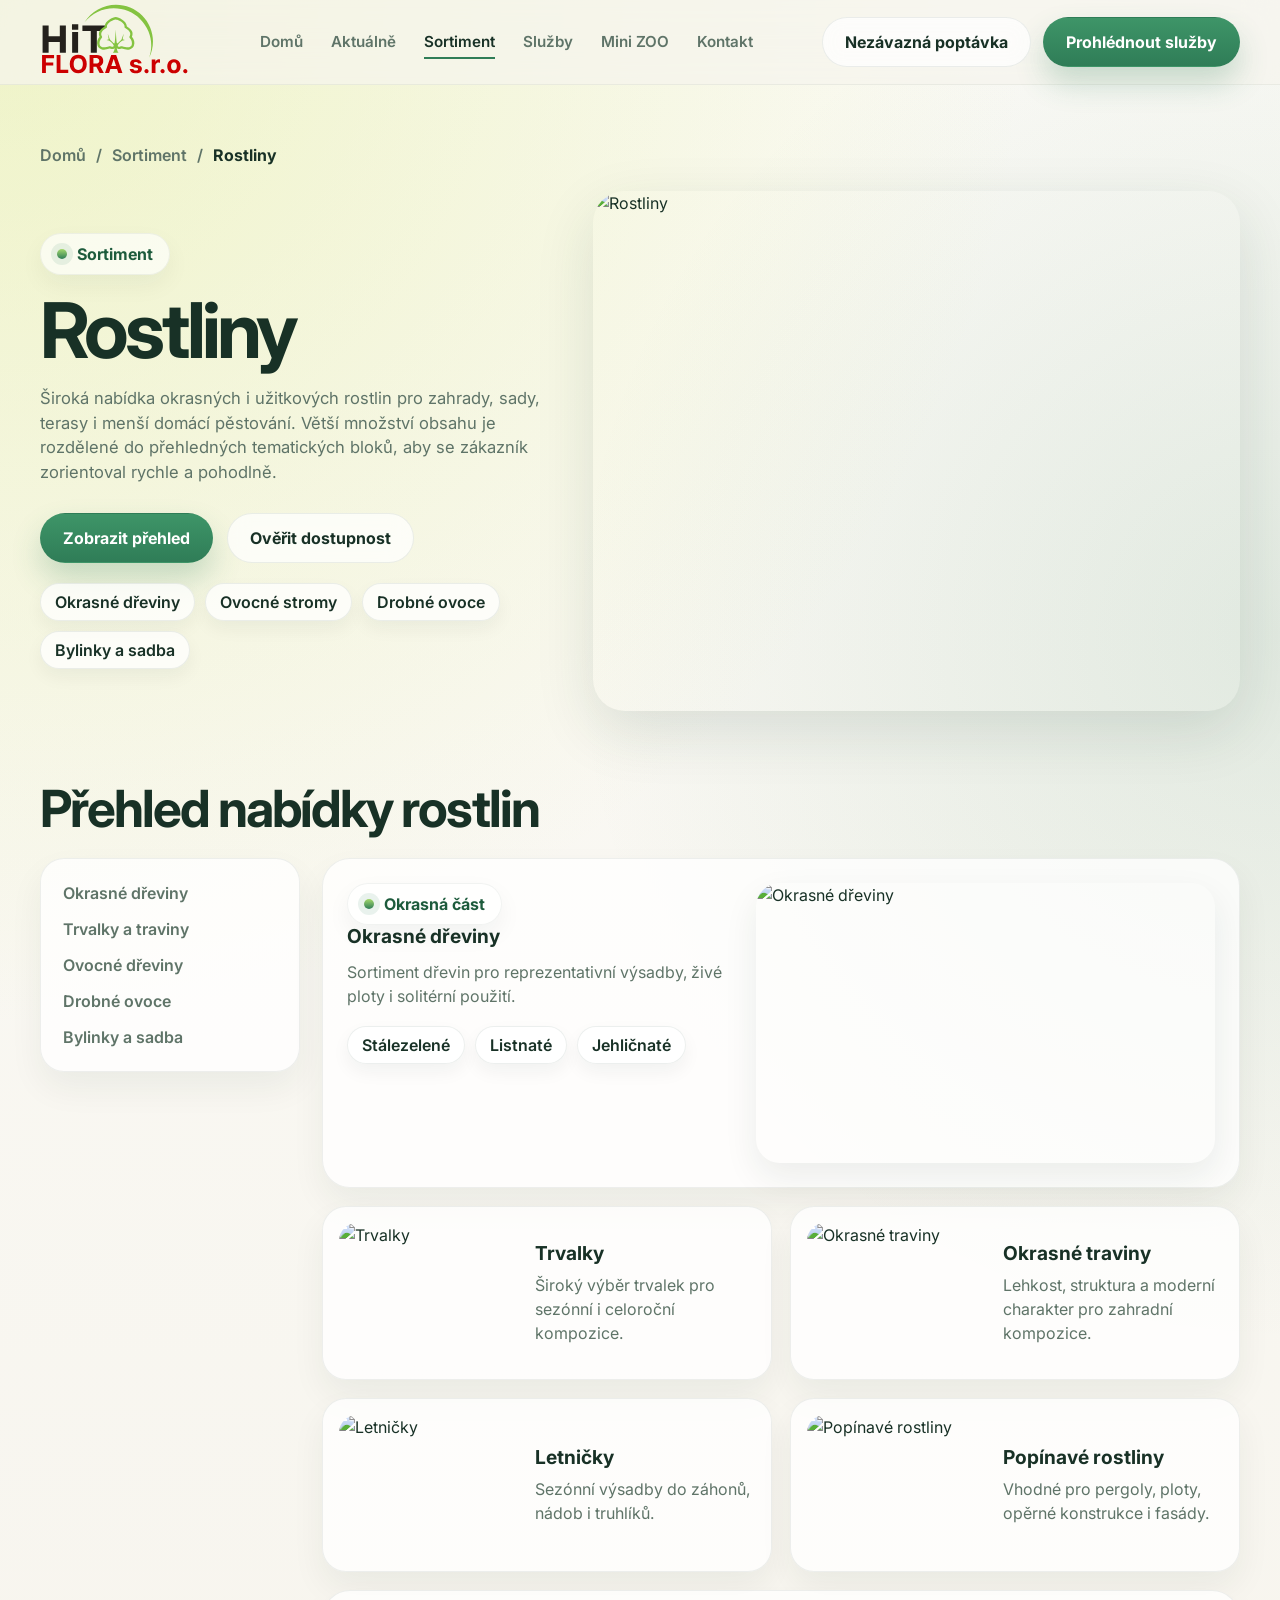
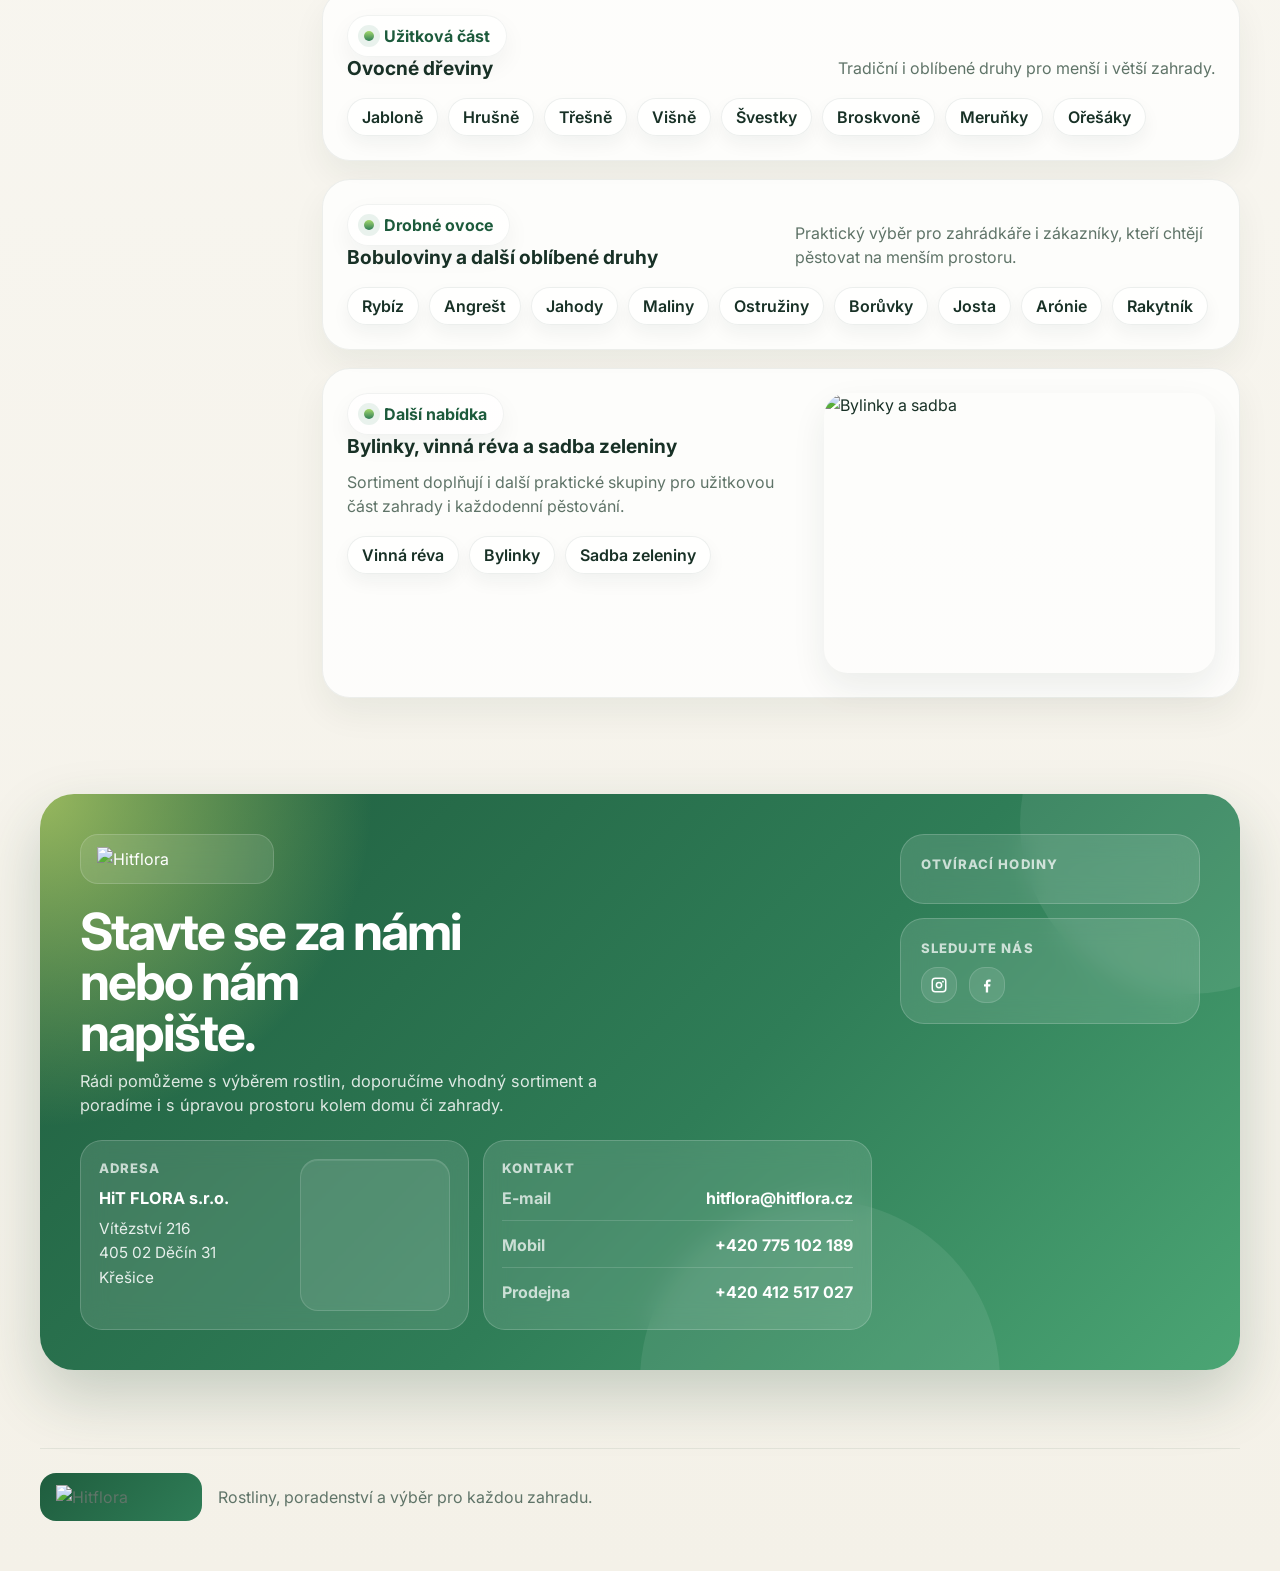
==== rostliny.html @ be878074 "Initial commit" ====
<!DOCTYPE html>
<html lang="cs">

<head>
    <meta charset="UTF-8" />
    <meta name="viewport" content="width=device-width, initial-scale=1.0" />
    <title>Rostliny | Hitflora</title>
    <link rel="preconnect" href="https://fonts.googleapis.com" />
    <link rel="preconnect" href="https://fonts.gstatic.com" crossorigin />
    <link href="https://fonts.googleapis.com/css2?family=Inter:wght@400;500;600;700;800&display=swap"
        rel="stylesheet" />
    <link rel="stylesheet" href="sortiment.css" />
    <link rel="stylesheet" href="navbar.css" />
    <link rel="stylesheet" href="style.css" />

</head>

<body>
    <div id="navbar-placeholder"></div>

    <main>
        <section class="page-hero page-hero--detail reveal">
            <div class="container">
                <div class="breadcrumb reveal">
                    <a href="index.html">Domů</a>
                    <span>/</span>
                    <a href="sortiment.html">Sortiment</a>
                    <span>/</span>
                    <strong>Rostliny</strong>
                </div>

                <div class="plant-hero">
                    <div class="plant-hero-copy reveal">
                        <div class="eyebrow eyebrow--soft">Sortiment</div>
                        <h1>Rostliny</h1>
                        <p>
                            Široká nabídka okrasných i užitkových rostlin pro zahrady, sady, terasy i menší domácí
                            pěstování. Větší množství obsahu je rozdělené do přehledných tematických bloků, aby se
                            zákazník zorientoval rychle a pohodlně.
                        </p>

                        <div class="hero-actions">
                            <a href="#prehled" class="btn btn-primary">Zobrazit přehled</a>
                            <a href="#kontakt" class="btn btn-secondary">Ověřit dostupnost</a>
                        </div>

                        <div class="hero-pills">
                            <span class="hero-pill">Okrasné dřeviny</span>
                            <span class="hero-pill">Ovocné stromy</span>
                            <span class="hero-pill">Drobné ovoce</span>
                            <span class="hero-pill">Bylinky a sadba</span>
                        </div>
                    </div>

                    <div class="plant-hero-media reveal">
                        <img src="https://images.unsplash.com/photo-1466692476868-aef1dfb1e735?auto=format&fit=crop&w=1400&q=80"
                            alt="Rostliny" />
                    </div>
                </div>
            </div>
        </section>

        <section class="section reveal" id="prehled">
            <div class="container">
                <div class="section-head">
                    <div>
                        <h2>Přehled nabídky rostlin</h2>
                    </div>

                </div>

                <div class="plant-page-layout">
                    <aside class="plant-sidebar reveal">
                        <div class="sidebar-card">
                            <a href="#okrasne">Okrasné dřeviny</a>
                            <a href="#trvalky">Trvalky a traviny</a>
                            <a href="#ovocne">Ovocné dřeviny</a>
                            <a href="#drobne">Drobné ovoce</a>
                            <a href="#ostatni">Bylinky a sadba</a>
                        </div>
                    </aside>

                    <div class="plant-content">
                        <section class="plant-section-card reveal" id="okrasne">
                            <div class="plant-section-grid">
                                <div class="plant-section-copy">
                                    <div class="eyebrow eyebrow--soft">Okrasná část</div>
                                    <h3>Okrasné dřeviny</h3>
                                    <p>
                                        Sortiment dřevin pro reprezentativní výsadby, živé ploty i solitérní použití.
                                    </p>
                                    <div class="tag-list">
                                        <span>Stálezelené</span>
                                        <span>Listnaté</span>
                                        <span>Jehličnaté</span>
                                    </div>
                                </div>
                                <div class="plant-section-media">
                                    <img src="https://images.unsplash.com/photo-1490750967868-88aa4486c946?auto=format&fit=crop&w=1200&q=80"
                                        alt="Okrasné dřeviny" />
                                </div>
                            </div>
                        </section>

                        <section class="plant-duo-grid">
                            <article class="mini-plant-card reveal" id="trvalky">
                                <img src="https://images.unsplash.com/photo-1465146344425-f00d5f5c8f07?auto=format&fit=crop&w=900&q=80"
                                    alt="Trvalky" />
                                <div class="mini-plant-copy">
                                    <h3>Trvalky</h3>
                                    <p>Široký výběr trvalek pro sezónní i celoroční kompozice.</p>
                                </div>
                            </article>

                            <article class="mini-plant-card reveal">
                                <img src="https://images.unsplash.com/photo-1468327768560-75b778cbb551?auto=format&fit=crop&w=900&q=80"
                                    alt="Okrasné traviny" />
                                <div class="mini-plant-copy">
                                    <h3>Okrasné traviny</h3>
                                    <p>Lehkost, struktura a moderní charakter pro zahradní kompozice.</p>
                                </div>
                            </article>

                            <article class="mini-plant-card reveal">
                                <img src="https://images.unsplash.com/photo-1516253593875-bd7ba052fbc5?auto=format&fit=crop&w=900&q=80"
                                    alt="Letničky" />
                                <div class="mini-plant-copy">
                                    <h3>Letničky</h3>
                                    <p>Sezónní výsadby do záhonů, nádob i truhlíků.</p>
                                </div>
                            </article>

                            <article class="mini-plant-card reveal">
                                <img src="https://images.unsplash.com/photo-1523348837708-15d4a09cfac2?auto=format&fit=crop&w=900&q=80"
                                    alt="Popínavé rostliny" />
                                <div class="mini-plant-copy">
                                    <h3>Popínavé rostliny</h3>
                                    <p>Vhodné pro pergoly, ploty, opěrné konstrukce i fasády.</p>
                                </div>
                            </article>
                        </section>

                        <section class="plant-list-block reveal" id="ovocne">
                            <div class="plant-list-header">
                                <div>
                                    <div class="eyebrow eyebrow--soft">Užitková část</div>
                                    <h3>Ovocné dřeviny</h3>
                                </div>
                                <p>
                                    Tradiční i oblíbené druhy pro menší i větší zahrady.
                                </p>
                            </div>

                            <div class="list-chip-grid">
                                <span>Jabloně</span>
                                <span>Hrušně</span>
                                <span>Třešně</span>
                                <span>Višně</span>
                                <span>Švestky</span>
                                <span>Broskvoně</span>
                                <span>Meruňky</span>
                                <span>Ořešáky</span>
                            </div>
                        </section>

                        <section class="plant-list-block reveal" id="drobne">
                            <div class="plant-list-header">
                                <div>
                                    <div class="eyebrow eyebrow--soft">Drobné ovoce</div>
                                    <h3>Bobuloviny a další oblíbené druhy</h3>
                                </div>
                                <p>
                                    Praktický výběr pro zahrádkáře i zákazníky, kteří chtějí pěstovat na menším
                                    prostoru.
                                </p>
                            </div>

                            <div class="list-chip-grid">
                                <span>Rybíz</span>
                                <span>Angrešt</span>
                                <span>Jahody</span>
                                <span>Maliny</span>
                                <span>Ostružiny</span>
                                <span>Borůvky</span>
                                <span>Josta</span>
                                <span>Arónie</span>
                                <span>Rakytník</span>
                            </div>
                        </section>

                        <section class="plant-section-card reveal" id="ostatni">
                            <div class="plant-section-grid plant-section-grid--reverse">
                                <div class="plant-section-copy">
                                    <div class="eyebrow eyebrow--soft">Další nabídka</div>
                                    <h3>Bylinky, vinná réva a sadba zeleniny</h3>
                                    <p>
                                        Sortiment doplňují i další praktické skupiny pro užitkovou část zahrady i
                                        každodenní pěstování.
                                    </p>
                                    <div class="tag-list">
                                        <span>Vinná réva</span>
                                        <span>Bylinky</span>
                                        <span>Sadba zeleniny</span>
                                    </div>
                                </div>
                                <div class="plant-section-media">
                                    <img src="https://images.unsplash.com/photo-1461354464878-ad92f492a5a0?auto=format&fit=crop&w=1200&q=80"
                                        alt="Bylinky a sadba" />
                                </div>
                            </div>
                        </section>
                    </div>
                </div>
            </div>
        </section>




        <div id="contact-banner-placeholder"></div>

    </main>

    <footer class="footer reveal">
        <div class="container footer-inner">
            <div class="footer-left">
                <div class="footer-logo-shell">
                    <img src="https://hitflora.cz/assets/svg/logo-white.svg" alt="Hitflora" class="footer-logo" />
                </div>
                <span>Rostliny, poradenství a výběr pro každou zahradu.</span>
            </div>


        </div>
    </footer>
    <script src="navbar.js"></script>
    <script>
        loadNavbar("sortiment");
    </script>

    <script src="contact-banner.js"></script>
    <script src="script.js"></script>

    <script>
        loadContactBanner();
    </script>
    <script src="sortiment.js"></script>

</body>

</html>
---- sortiment.css ----
:root {
    --bg: #f6f4ee;
    --surface: rgba(255, 255, 255, 0.78);
    --surface-strong: #ffffff;
    --text: #183126;
    --muted: #5f7468;
    --line: rgba(24, 49, 38, 0.09);
    --primary: #2f7d57;
    --primary-dark: #1d5b3c;
    --accent: #d8e86f;
    --accent-soft: #edf5b7;
    --shadow: 0 20px 60px rgba(28, 57, 42, 0.12);
    --shadow-soft: 0 14px 34px rgba(28, 57, 42, 0.08);
    --radius-xl: 32px;
    --radius-lg: 22px;
    --radius-md: 16px;
    --container: 1240px;
}

* {
    box-sizing: border-box;
}

html {
    scroll-behavior: smooth;
}

body {
    margin: 0;
    font-family: "Inter", ui-sans-serif, system-ui, -apple-system, BlinkMacSystemFont, "Segoe UI", sans-serif;
    color: var(--text);
    background:
        radial-gradient(circle at top left, rgba(216, 232, 111, 0.26), transparent 28%),
        radial-gradient(circle at right 20%, rgba(47, 125, 87, 0.10), transparent 24%),
        linear-gradient(180deg, #fcfbf7 0%, #f3efe4 100%);
    line-height: 1.5;
    overflow-x: hidden;
}

img {
    max-width: 100%;
    display: block;
}

a {
    color: inherit;
    text-decoration: none;
}

.container {
    width: min(calc(100% - 32px), var(--container));
    margin: 0 auto;
}

/* HEADER */
.site-header {
    position: sticky;
    top: 0;
    z-index: 50;
    backdrop-filter: blur(16px);
    background: rgba(246, 244, 238, 0.78);
    border-bottom: 1px solid rgba(24, 49, 38, 0.06);
    transition:
        background 250ms ease,
        box-shadow 250ms ease,
        border-color 250ms ease;
}

.site-header.is-scrolled {
    background: rgba(255, 255, 255, 0.88);
    box-shadow: 0 14px 34px rgba(24, 49, 38, 0.08);
    border-bottom-color: rgba(24, 49, 38, 0.08);
}

.header-inner {
    min-height: 84px;
    display: flex;
    align-items: center;
    justify-content: space-between;
    gap: 24px;
}

.brand {
    display: inline-flex;
    align-items: center;
}

.brand-logo-shell {
    background: linear-gradient(135deg, #1f5d3e 0%, #2f7d57 100%);
    border-radius: 18px;
    padding: 14px 18px;
    box-shadow:
        0 14px 28px rgba(47, 125, 87, 0.22),
        inset 0 1px 0 rgba(255, 255, 255, 0.14);
}

.brand-logo {
    width: 150px;
    height: auto;
    display: block;
}

.nav {
    display: flex;
    align-items: center;
    gap: 28px;
    color: var(--muted);
    font-weight: 600;
    font-size: 0.95rem;
}

.nav a {
    position: relative;
}

.nav a::after {
    content: "";
    position: absolute;
    left: 0;
    bottom: -7px;
    width: 100%;
    height: 2px;
    background: var(--primary);
    transform: scaleX(0);
    transform-origin: left;
    transition: transform 220ms ease;
}

.nav a:hover,
.nav a.is-active {
    color: var(--text);
}

.nav a:hover::after,
.nav a.is-active::after {
    transform: scaleX(1);
}

.header-contact {
    display: flex;
    align-items: center;
    gap: 10px;
    color: var(--primary-dark);
    font-weight: 700;
    white-space: nowrap;
}

.contact-icon {
    font-size: 1rem;
}

/* BUTTONS */
.btn {
    display: inline-flex;
    align-items: center;
    justify-content: center;
    min-height: 50px;
    padding: 0 22px;
    border-radius: 999px;
    border: 1px solid transparent;
    font-weight: 700;
    transition:
        transform 250ms ease,
        box-shadow 250ms ease,
        background 250ms ease,
        border-color 250ms ease;
    white-space: nowrap;
}

.btn:hover {
    transform: translateY(-2px);
}

.btn-primary {
    background: linear-gradient(180deg, #3e9568 0%, #2f7d57 100%);
    color: #fff;
    box-shadow: 0 16px 30px rgba(47, 125, 87, 0.24);
}

.btn-primary:hover {
    box-shadow: 0 20px 34px rgba(47, 125, 87, 0.30);
}

.btn-secondary {
    background: rgba(255, 255, 255, 0.76);
    border-color: rgba(24, 49, 38, 0.08);
    color: var(--text);
    backdrop-filter: blur(10px);
}

.btn-secondary:hover {
    background: #fff;
}

/* TYPOGRAPHY */
h1 {
    margin: 20px 0 18px;
    font-size: clamp(2.8rem, 6vw, 5.1rem);
    line-height: 0.95;
    letter-spacing: -0.05em;
}

h2 {
    margin: 0;
    font-size: clamp(2rem, 4vw, 3rem);
    line-height: 1.02;
    letter-spacing: -0.04em;
}

h3 {
    margin: 0;
    font-size: 1.2rem;
    line-height: 1.2;
}

p {
    margin: 0;
}

.section {
    padding: 52px 0;
}

.section-head {
    display: flex;
    justify-content: space-between;
    align-items: end;
    gap: 20px;
    margin-bottom: 24px;
}

.section-head p {
    max-width: 560px;
    color: var(--muted);
}

.eyebrow {
    display: inline-flex;
    align-items: center;
    gap: 10px;
    min-height: 42px;
    padding: 0 16px;
    border-radius: 999px;
    background: rgba(255, 255, 255, 0.66);
    border: 1px solid rgba(24, 49, 38, 0.06);
    color: var(--primary-dark);
    font-weight: 700;
    box-shadow: 0 10px 24px rgba(24, 49, 38, 0.05);
}

.eyebrow--soft {
    background: rgba(216, 232, 111, 0.16);
}

.eyebrow::before {
    content: "";
    width: 10px;
    height: 10px;
    border-radius: 50%;
    background: linear-gradient(180deg, #a3d86d, #2f7d57);
    box-shadow: 0 0 0 6px rgba(47, 125, 87, 0.1);
}

.hero-actions,
.contact-actions {
    display: flex;
    flex-wrap: wrap;
    gap: 14px;
    margin-top: 28px;
}

.hero-pills {
    display: flex;
    gap: 10px;
    flex-wrap: wrap;
    margin-top: 20px;
}

.hero-pill,
.tag-list span,
.list-chip-grid span {
    display: inline-flex;
    align-items: center;
    min-height: 38px;
    padding: 0 14px;
    border-radius: 999px;
    background: rgba(255, 255, 255, 0.74);
    border: 1px solid rgba(24, 49, 38, 0.08);
    color: var(--text);
    font-weight: 600;
    box-shadow: 0 8px 18px rgba(24, 49, 38, 0.05);
}

/* HERO */
.page-hero {
    padding: 58px 0 24px;
}

.editorial-hero {
    display: grid;
    grid-template-columns: 0.88fr 1.12fr;
    gap: 28px;
    align-items: stretch;
}

.editorial-copy {
    padding: 30px 10px 30px 0;
}

.editorial-copy p,
.plant-hero-copy p,
.contact-inner p,
.split-highlight-copy p,
.sidebar-card,
.mini-plant-copy p,
.section-head p {
    color: var(--muted);
}

.editorial-visual {
    display: grid;
    grid-template-columns: 1.15fr 0.85fr;
    gap: 18px;
    min-height: 560px;
}

.editorial-main-card,
.editorial-side-card,
.photo-ribbon-card,
.split-highlight-media,
.plant-hero-media,
.plant-section-media,
.mini-plant-card,
.catalog-editorial,
.quick-link-card,
.plant-section-card,
.plant-list-block,
.sidebar-card,
.sidebar-card a {
    transition: transform 280ms ease, box-shadow 280ms ease;
}

.editorial-main-card,
.editorial-side-card {
    position: relative;
    border-radius: 30px;
    overflow: hidden;
    box-shadow: var(--shadow);
}

.editorial-main-card img,
.editorial-side-card img {
    width: 100%;
    height: 100%;
    object-fit: cover;
}

.editorial-side-stack {
    display: grid;
    gap: 18px;
}

.editorial-overlay {
    position: absolute;
    inset: auto 0 0 0;
    padding: 24px;
    background: linear-gradient(180deg, transparent, rgba(11, 20, 15, 0.76));
    color: #fff;
}

.editorial-overlay strong {
    display: block;
    font-size: 1.35rem;
    margin-bottom: 8px;
}

.editorial-overlay span {
    color: rgba(255, 255, 255, 0.86);
}

/* CATALOG */
.catalog-editorial-grid {
    display: grid;
    grid-template-columns: repeat(3, minmax(0, 1fr));
    grid-auto-rows: 290px;
    gap: 18px;
}

.catalog-editorial {
    position: relative;
    border-radius: 28px;
    overflow: hidden;
    box-shadow: var(--shadow);
}

.catalog-editorial:hover {
    transform: translateY(-8px);
    box-shadow: 0 26px 56px rgba(28, 57, 42, 0.16);
}

.catalog-editorial--large {
    grid-column: span 2;
    grid-row: span 2;
}

.catalog-editorial img {
    width: 100%;
    height: 100%;
    object-fit: cover;
}

.catalog-editorial-overlay {
    position: absolute;
    inset: auto 0 0 0;
    padding: 22px;
    background: linear-gradient(180deg, transparent, rgba(10, 19, 14, 0.8));
    color: #fff;
}

.catalog-kicker {
    display: inline-block;
    margin-bottom: 8px;
    font-size: 0.82rem;
    text-transform: uppercase;
    letter-spacing: 0.04em;
    color: rgba(255, 255, 255, 0.82);
    font-weight: 700;
}

.catalog-editorial-overlay strong {
    display: block;
    font-size: 1.4rem;
    margin-bottom: 8px;
}

.catalog-editorial-overlay small {
    color: rgba(255, 255, 255, 0.86);
    font-size: 0.94rem;
    line-height: 1.45;
}

/* QUICK LINKS */
.quick-links-panel {
    display: grid;
    grid-template-columns: 0.9fr 1.1fr;
    gap: 22px;
    align-items: start;
}

.quick-links-copy {
    padding: 34px;
    border-radius: 30px;
    background: rgba(255, 255, 255, 0.74);
    border: 1px solid rgba(24, 49, 38, 0.07);
    box-shadow: 0 18px 44px rgba(24, 49, 38, 0.07);
}

.quick-links-copy h2 {
    margin: 18px 0 12px;
}

.quick-links-grid {
    display: grid;
    grid-template-columns: repeat(2, minmax(0, 1fr));
    gap: 16px;
}

.quick-link-card {
    padding: 22px;
    border-radius: 24px;
    background: rgba(255, 255, 255, 0.76);
    border: 1px solid rgba(24, 49, 38, 0.07);
    box-shadow: 0 16px 34px rgba(24, 49, 38, 0.06);
}

.quick-link-card:hover {
    transform: translateY(-6px);
    box-shadow: 0 22px 40px rgba(24, 49, 38, 0.10);
}

.quick-link-card strong {
    display: block;
    margin-bottom: 8px;
    font-size: 1.05rem;
}

.quick-link-card span {
    color: var(--muted);
    font-size: 0.95rem;
}

/* PHOTO RIBBON */
.photo-ribbon {
    display: grid;
    grid-template-columns: 1.2fr 0.8fr 0.8fr;
    gap: 18px;
}

.photo-ribbon-card {
    min-height: 300px;
    border-radius: 28px;
    overflow: hidden;
    box-shadow: var(--shadow);
}

.photo-ribbon-card:hover {
    transform: translateY(-4px);
}

.photo-ribbon-card--wide {
    min-height: 340px;
}

.photo-ribbon-card img {
    width: 100%;
    height: 100%;
    object-fit: cover;
}

/* SPLIT HIGHLIGHT */
.split-highlight {
    display: grid;
    grid-template-columns: 1.02fr 0.98fr;
    gap: 22px;
    align-items: stretch;
}

.split-highlight--alt {
    grid-template-columns: 0.98fr 1.02fr;
}

.split-highlight-copy {
    padding: 34px;
    border-radius: 30px;
    background: rgba(255, 255, 255, 0.74);
    border: 1px solid rgba(24, 49, 38, 0.07);
    box-shadow: 0 18px 44px rgba(24, 49, 38, 0.07);
}

.split-highlight-copy h2 {
    margin: 18px 0 12px;
}

.split-highlight-media {
    min-height: 440px;
    border-radius: 30px;
    overflow: hidden;
    box-shadow: var(--shadow);
}

.split-highlight-media img {
    width: 100%;
    height: 100%;
    object-fit: cover;
}

.feature-list {
    display: grid;
    gap: 12px;
    margin-top: 22px;
}

.feature-list div {
    display: flex;
    align-items: center;
    gap: 12px;
    color: var(--text);
    font-weight: 600;
}

.feature-list div::before {
    content: "✓";
    width: 28px;
    height: 28px;
    display: grid;
    place-items: center;
    border-radius: 50%;
    background: rgba(47, 125, 87, 0.11);
    color: var(--primary-dark);
    font-size: 0.9rem;
    flex-shrink: 0;
}

/* CONTACT BANNER */
.contact-banner {
    position: relative;
    overflow: hidden;
    border-radius: 34px;
    padding: 40px;
    background:
        radial-gradient(circle at left top, rgba(216, 232, 111, 0.65), transparent 25%),
        linear-gradient(135deg, #1f5d3e 0%, #2f7d57 55%, #4ba574 100%);
    color: #fff;
    box-shadow: 0 26px 60px rgba(30, 72, 49, 0.22);
}

.contact-banner::after {
    content: "";
    position: absolute;
    width: 340px;
    height: 340px;
    border-radius: 50%;
    right: -120px;
    top: -140px;
    background: rgba(255, 255, 255, 0.08);
}

.contact-inner {
    position: relative;
    z-index: 1;
    display: flex;
    align-items: center;
    justify-content: space-between;
    gap: 24px;
}

.contact-inner h2 {
    margin: 0 0 12px;
    font-size: clamp(2rem, 4vw, 3.2rem);
    line-height: 0.98;
    letter-spacing: -0.04em;
    max-width: 12ch;
}

.contact-meta {
    display: flex;
    flex-wrap: wrap;
    gap: 12px;
    margin-top: 10px;
}

.contact-pill {
    display: inline-flex;
    align-items: center;
    min-height: 40px;
    padding: 0 14px;
    border-radius: 999px;
    background: rgba(255, 255, 255, 0.14);
    border: 1px solid rgba(255, 255, 255, 0.18);
    color: #fff;
    font-weight: 600;
    backdrop-filter: blur(10px);
}

.contact-side {
    min-width: 290px;
    display: grid;
    gap: 14px;
}

.contact-hours {
    padding: 20px;
    border-radius: 24px;
    background: rgba(255, 255, 255, 0.12);
    border: 1px solid rgba(255, 255, 255, 0.18);
    backdrop-filter: blur(12px);
}

.contact-hours strong {
    display: block;
    margin-bottom: 12px;
    font-size: 1.05rem;
}

.hours-list {
    display: grid;
    gap: 10px;
}

.hours-row {
    display: flex;
    align-items: center;
    justify-content: space-between;
    gap: 12px;
    padding-bottom: 8px;
    border-bottom: 1px solid rgba(255, 255, 255, 0.14);
    font-size: 0.95rem;
}

.hours-row:last-child {
    border-bottom: none;
    padding-bottom: 0;
}

.hours-row span:first-child {
    color: rgba(255, 255, 255, 0.8);
    font-weight: 600;
}

.hours-row span:last-child {
    color: #fff;
    font-weight: 700;
}

/* FOOTER */
.footer {
    padding: 30px 0 50px;
    color: var(--muted);
}

.footer-inner {
    display: flex;
    align-items: center;
    justify-content: space-between;
    gap: 20px;
    border-top: 1px solid rgba(24, 49, 38, 0.08);
    padding-top: 24px;
}

.footer-left {
    display: flex;
    align-items: center;
    gap: 16px;
    flex-wrap: wrap;
}

.footer-logo-shell {
    display: inline-flex;
    padding: 12px 16px;
    border-radius: 16px;
    background: linear-gradient(135deg, #1f5d3e 0%, #2f7d57 100%);
}

.footer-logo {
    width: 130px;
    height: auto;
}

/* BREADCRUMB */
.breadcrumb {
    display: flex;
    gap: 10px;
    flex-wrap: wrap;
    color: var(--muted);
    margin-bottom: 24px;
    font-weight: 600;
}

.breadcrumb strong {
    color: var(--text);
}

/* PLANT HERO */
.plant-hero {
    display: grid;
    grid-template-columns: 0.9fr 1.1fr;
    gap: 24px;
    align-items: center;
}

.plant-hero-copy p {
    max-width: 640px;
    font-size: 1.04rem;
}

.plant-hero-media {
    min-height: 520px;
    border-radius: 32px;
    overflow: hidden;
    box-shadow: var(--shadow);
}

.plant-hero-media img {
    width: 100%;
    height: 100%;
    object-fit: cover;
}

/* PLANT PAGE */
.plant-page-layout {
    display: grid;
    grid-template-columns: 260px 1fr;
    gap: 22px;
    align-items: start;
}

.plant-sidebar {
    position: sticky;
    top: 110px;
}

.sidebar-card {
    display: grid;
    gap: 12px;
    padding: 22px;
    border-radius: 24px;
    background: rgba(255, 255, 255, 0.76);
    border: 1px solid rgba(24, 49, 38, 0.07);
    box-shadow: 0 16px 34px rgba(24, 49, 38, 0.06);
}

.sidebar-card strong {
    color: var(--text);
}

.sidebar-card a {
    color: var(--muted);
    font-weight: 600;
}

.sidebar-card a:hover {
    color: var(--text);
    transform: translateX(4px);
}

.plant-content {
    display: grid;
    gap: 18px;
}

.plant-section-card,
.plant-list-block {
    padding: 24px;
    border-radius: 28px;
    background: rgba(255, 255, 255, 0.76);
    border: 1px solid rgba(24, 49, 38, 0.07);
    box-shadow: 0 16px 34px rgba(24, 49, 38, 0.06);
}

.plant-section-grid {
    display: grid;
    grid-template-columns: 0.92fr 1.08fr;
    gap: 18px;
    align-items: stretch;
}

.plant-section-grid--reverse {
    grid-template-columns: 1.08fr 0.92fr;
}

.plant-section-copy p {
    margin-top: 12px;
    color: var(--muted);
}

.plant-section-copy .tag-list {
    display: flex;
    gap: 10px;
    flex-wrap: wrap;
    margin-top: 18px;
}

.plant-section-media {
    min-height: 280px;
    border-radius: 24px;
    overflow: hidden;
    box-shadow: var(--shadow-soft);
}

.plant-section-media img {
    width: 100%;
    height: 100%;
    object-fit: cover;
}

.plant-duo-grid {
    display: grid;
    grid-template-columns: repeat(2, minmax(0, 1fr));
    gap: 18px;
}

.mini-plant-card {
    display: grid;
    grid-template-columns: 180px 1fr;
    gap: 16px;
    padding: 16px;
    border-radius: 24px;
    background: rgba(255, 255, 255, 0.76);
    border: 1px solid rgba(24, 49, 38, 0.07);
    box-shadow: 0 16px 34px rgba(24, 49, 38, 0.06);
}

.mini-plant-card:hover,
.plant-section-card:hover,
.plant-list-block:hover {
    transform: translateY(-4px);
    box-shadow: 0 22px 40px rgba(24, 49, 38, 0.10);
}

.mini-plant-card img {
    width: 100%;
    height: 140px;
    border-radius: 18px;
    object-fit: cover;
}

.mini-plant-copy {
    display: flex;
    flex-direction: column;
    justify-content: center;
}

.mini-plant-copy h3 {
    margin-bottom: 8px;
}

.plant-list-header {
    display: flex;
    justify-content: space-between;
    gap: 20px;
    align-items: end;
    margin-bottom: 18px;
}

.plant-list-header p {
    max-width: 420px;
    color: var(--muted);
}

.list-chip-grid {
    display: flex;
    flex-wrap: wrap;
    gap: 10px;
}

/* REVEAL */
.reveal {
    opacity: 0;
    transform: translateY(26px);
    transition:
        opacity 700ms ease,
        transform 700ms ease;
}

.reveal.is-visible {
    opacity: 1;
    transform: translateY(0);
}

/* RESPONSIVE */
@media (max-width: 1180px) {

    .editorial-hero,
    .quick-links-panel,
    .split-highlight,
    .plant-hero,
    .plant-page-layout,
    .contact-inner,
    .plant-section-grid,
    .plant-section-grid--reverse {
        grid-template-columns: 1fr;
    }

    .catalog-editorial-grid {
        grid-template-columns: repeat(2, minmax(0, 1fr));
        grid-auto-rows: 280px;
    }

    .catalog-editorial--large {
        grid-column: span 2;
        grid-row: span 1;
    }

    .plant-sidebar {
        position: static;
    }

    .nav {
        display: none;
    }

    .contact-side {
        width: 100%;
    }
}

@media (max-width: 760px) {

    .catalog-editorial-grid,
    .quick-links-grid,
    .photo-ribbon,
    .plant-duo-grid {
        grid-template-columns: 1fr;
    }

    .editorial-visual,
    .mini-plant-card {
        grid-template-columns: 1fr;
    }

    .section-head,
    .footer-inner,
    .plant-list-header {
        flex-direction: column;
        align-items: flex-start;
    }

    .footer-left {
        align-items: flex-start;
        flex-direction: column;
    }

    .header-contact {
        display: none;
    }

    .contact-banner,
    .split-highlight-copy,
    .quick-links-copy,
    .plant-section-card,
    .plant-list-block {
        padding: 24px;
    }

    .brand-logo {
        width: 126px;
    }

    .footer-logo {
        width: 110px;
    }
}

@media (prefers-reduced-motion: reduce) {
    html {
        scroll-behavior: auto;
    }

    .reveal,
    .btn,
    .catalog-editorial,
    .quick-link-card,
    .photo-ribbon-card,
    .mini-plant-card,
    .plant-section-card,
    .plant-list-block,
    .site-header,
    .nav a::after,
    .sidebar-card a {
        transition: none !important;
    }
}
---- navbar.css ----
.site-header {
    position: sticky;
    top: 0;
    z-index: 50;
    backdrop-filter: blur(16px);
    background: rgba(246, 244, 238, 0.72);
    border-bottom: 1px solid rgba(24, 49, 38, 0.06);
    transition:
        background 250ms ease,
        box-shadow 250ms ease,
        border-color 250ms ease;
}

.site-header.is-scrolled {
    background: rgba(255, 255, 255, 0.84);
    box-shadow: 0 14px 34px rgba(24, 49, 38, 0.08);
    border-bottom-color: rgba(24, 49, 38, 0.08);
}

.header-inner {
    min-height: 84px;
    display: flex;
    align-items: center;
    justify-content: space-between;
    gap: 24px;
}

.brand {
    display: inline-flex;
    align-items: center;
}

.brand-logo {
    width: 150px;
    height: auto;
    display: block;
}

.nav {
    display: flex;
    align-items: center;
    gap: 28px;
    color: var(--muted, #5f7468);
    font-weight: 600;
    font-size: 0.95rem;
}

.nav a {
    position: relative;
}

.nav a::after {
    content: "";
    position: absolute;
    left: 0;
    bottom: -6px;
    width: 100%;
    height: 2px;
    background: var(--primary, #2f7d57);
    transform: scaleX(0);
    transform-origin: left;
    transition: transform 220ms ease;
}

.nav a:hover,
.nav a.is-active {
    color: var(--text, #183126);
}

.nav a:hover::after,
.nav a.is-active::after {
    transform: scaleX(1);
}

.header-actions {
    display: flex;
    align-items: center;
    gap: 12px;
}

.btn {
    display: inline-flex;
    align-items: center;
    justify-content: center;
    min-height: 50px;
    padding: 0 22px;
    border-radius: 999px;
    border: 1px solid transparent;
    font-weight: 700;
    transition:
        transform 250ms ease,
        box-shadow 250ms ease,
        background 250ms ease,
        border-color 250ms ease;
    white-space: nowrap;
}

.btn:hover {
    transform: translateY(-2px);
}

.btn-primary {
    background: linear-gradient(180deg, #3e9568 0%, #2f7d57 100%);
    color: #fff;
    box-shadow: 0 16px 30px rgba(47, 125, 87, 0.24);
}

.btn-primary:hover {
    box-shadow: 0 20px 34px rgba(47, 125, 87, 0.3);
}

.btn-secondary {
    background: rgba(255, 255, 255, 0.72);
    border-color: rgba(24, 49, 38, 0.08);
    color: var(--text, #183126);
    backdrop-filter: blur(10px);
}

.btn-secondary:hover {
    background: #fff;
}

/* ZOO THEME */
.site-header.theme-zoo {
    background: rgba(248, 243, 234, 0.82);
    border-bottom-color: rgba(53, 38, 27, 0.08);
}

.site-header.theme-zoo.is-scrolled {
    background: rgba(255, 250, 244, 0.9);
    box-shadow: 0 14px 34px rgba(73, 48, 24, 0.08);
    border-bottom-color: rgba(53, 38, 27, 0.1);
}

.site-header.theme-zoo .nav {
    color: #7b6a5a;
}

.site-header.theme-zoo .nav a:hover,
.site-header.theme-zoo .nav a.is-active {
    color: #35261b;
}

.site-header.theme-zoo .nav a::after {
    background: #9a6a3a;
}

.site-header.theme-zoo .btn-primary {
    background: linear-gradient(180deg, #aa7440 0%, #8f6034 100%);
    color: #fff;
    box-shadow: 0 16px 30px rgba(143, 96, 52, 0.24);
}

.site-header.theme-zoo .btn-primary:hover {
    box-shadow: 0 20px 34px rgba(143, 96, 52, 0.3);
}

.site-header.theme-zoo .btn-secondary {
    background: rgba(255, 250, 244, 0.8);
    border-color: rgba(53, 38, 27, 0.08);
    color: #35261b;
}

.site-header.theme-zoo .btn-secondary:hover {
    background: #fffaf5;
}

/* RESPONSIVE */
@media (max-width: 1100px) {
    .nav {
        display: none;
    }
}

@media (max-width: 720px) {
    .header-actions .btn-secondary {
        display: none;
    }

    .brand-logo {
        width: 126px;
    }
}
---- style.css ----
:root {
    --bg: #f6f4ee;
    --surface: rgba(255, 255, 255, 0.72);
    --surface-strong: #ffffff;
    --text: #183126;
    --muted: #5f7468;
    --line: rgba(24, 49, 38, 0.09);
    --primary: #2f7d57;
    --primary-dark: #1d5b3c;
    --accent: #d8e86f;
    --accent-soft: #edf5b7;
    --shadow: 0 20px 60px rgba(28, 57, 42, 0.12);
    --radius-xl: 32px;
    --radius-lg: 22px;
    --radius-md: 16px;
    --container: 1200px;
}

* {
    box-sizing: border-box;
}

html {
    scroll-behavior: smooth;
}

body {
    margin: 0;
    font-family: "Inter", ui-sans-serif, system-ui, -apple-system, BlinkMacSystemFont, "Segoe UI", sans-serif;
    color: var(--text);
    background:
        radial-gradient(circle at top left, rgba(216, 232, 111, 0.35), transparent 30%),
        radial-gradient(circle at right 20%, rgba(47, 125, 87, 0.12), transparent 25%),
        linear-gradient(180deg, #fbfaf6 0%, #f4f1e8 100%);
    line-height: 1.5;
    overflow-x: hidden;
}

img {
    max-width: 100%;
    display: block;
}

a {
    color: inherit;
    text-decoration: none;
}

.container {
    width: min(calc(100% - 32px), var(--container));
    margin: 0 auto;
}

/* HEADER */
.site-header {
    position: sticky;
    top: 0;
    z-index: 50;
    backdrop-filter: blur(16px);
    background: rgba(246, 244, 238, 0.72);
    border-bottom: 1px solid rgba(24, 49, 38, 0.06);
    transition:
        background 250ms ease,
        box-shadow 250ms ease,
        border-color 250ms ease;
}

.site-header.is-scrolled {
    background: rgba(255, 255, 255, 0.84);
    box-shadow: 0 14px 34px rgba(24, 49, 38, 0.08);
    border-bottom-color: rgba(24, 49, 38, 0.08);
}

.header-inner {
    min-height: 84px;
    display: flex;
    align-items: center;
    justify-content: space-between;
    gap: 24px;
}

.brand {
    display: inline-flex;
    align-items: center;
}

/* .brand-logo-shell {
    background: linear-gradient(135deg, #1f5d3e 0%, #2f7d57 100%);
    border-radius: 18px;
    padding: 14px 18px;
    box-shadow:
        0 14px 28px rgba(47, 125, 87, 0.22),
        inset 0 1px 0 rgba(255, 255, 255, 0.14);
} */

.brand-logo {
    width: 150px;
    height: auto;
    display: block;
}

.nav {
    display: flex;
    align-items: center;
    gap: 28px;
    color: var(--muted);
    font-weight: 600;
    font-size: 0.95rem;
}

.nav a {
    position: relative;
}

.nav a::after {
    content: "";
    position: absolute;
    left: 0;
    bottom: -6px;
    width: 100%;
    height: 2px;
    background: var(--primary);
    transform: scaleX(0);
    transform-origin: left;
    transition: transform 220ms ease;
}

.nav a:hover,
.nav a.is-active {
    color: var(--text);
}

.nav a:hover::after,
.nav a.is-active::after {
    transform: scaleX(1);
}

.header-actions {
    display: flex;
    align-items: center;
    gap: 12px;
}

/* BUTTONS */
.btn {
    display: inline-flex;
    align-items: center;
    justify-content: center;
    min-height: 50px;
    padding: 0 22px;
    border-radius: 999px;
    border: 1px solid transparent;
    font-weight: 700;
    transition:
        transform 250ms ease,
        box-shadow 250ms ease,
        background 250ms ease,
        border-color 250ms ease;
    white-space: nowrap;
}

.btn:hover {
    transform: translateY(-2px);
}

.btn-primary {
    background: linear-gradient(180deg, #3e9568 0%, #2f7d57 100%);
    color: #fff;
    box-shadow: 0 16px 30px rgba(47, 125, 87, 0.24);
}

.btn-primary:hover {
    box-shadow: 0 20px 34px rgba(47, 125, 87, 0.3);
}

.btn-secondary {
    background: rgba(255, 255, 255, 0.72);
    border-color: rgba(24, 49, 38, 0.08);
    color: var(--text);
    backdrop-filter: blur(10px);
}

.btn-secondary:hover {
    background: #fff;
}

/* HERO */
.hero {
    padding: 54px 0 40px;
}

.hero-grid {
    display: grid;
    grid-template-columns: 1.05fr 0.95fr;
    gap: 28px;
    align-items: stretch;
}

.hero-copy {
    padding: 36px 10px 36px 0;
}

.eyebrow {
    display: inline-flex;
    align-items: center;
    gap: 10px;
    min-height: 42px;
    padding: 0 16px;
    border-radius: 999px;
    background: rgba(255, 255, 255, 0.64);
    border: 1px solid rgba(24, 49, 38, 0.06);
    color: var(--primary-dark);
    font-weight: 700;
    box-shadow: 0 10px 24px rgba(24, 49, 38, 0.05);
}

.eyebrow::before {
    content: "";
    width: 10px;
    height: 10px;
    border-radius: 50%;
    background: linear-gradient(180deg, #a3d86d, #2f7d57);
    box-shadow: 0 0 0 6px rgba(47, 125, 87, 0.1);
}

h1 {
    margin: 20px 0 18px;
    font-size: clamp(2.9rem, 6vw, 5.6rem);
    line-height: 0.95;
    letter-spacing: -0.05em;
    max-width: 11ch;
}

.hero-copy p {
    margin: 0;
    max-width: 600px;
    font-size: 1.08rem;
    color: var(--muted);
}

.hero-actions {
    display: flex;
    flex-wrap: wrap;
    gap: 14px;
    margin-top: 28px;
}

.hero-stats {
    display: grid;
    grid-template-columns: repeat(3, minmax(0, 1fr));
    gap: 14px;
    margin-top: 34px;
}

.stat-card {
    padding: 18px 18px 16px;
    border-radius: 20px;
    background: rgba(255, 255, 255, 0.68);
    border: 1px solid rgba(24, 49, 38, 0.07);
    box-shadow: 0 12px 28px rgba(24, 49, 38, 0.06);
    backdrop-filter: blur(10px);
    transition:
        transform 250ms ease,
        box-shadow 250ms ease;
}

.stat-card:hover {
    transform: translateY(-4px);
    box-shadow: 0 18px 36px rgba(24, 49, 38, 0.08);
}

.stat-card strong {
    display: block;
    font-size: 1.5rem;
    margin-bottom: 4px;
}

.stat-card span {
    color: var(--muted);
    font-size: 0.94rem;
}

.hero-visual {
    position: relative;
    min-height: 760px;
    perspective: 1000px;
    transition: transform 250ms ease;
}

.visual-main {
    position: absolute;
    inset: 0 0 88px 0;
    border-radius: var(--radius-xl);
    background:
        linear-gradient(180deg, rgba(255, 255, 255, 0.15), rgba(255, 255, 255, 0)),
        url("https://images.unsplash.com/photo-1466692476868-aef1dfb1e735?auto=format&fit=crop&w=1200&q=80") center/cover;
    box-shadow: var(--shadow);
    overflow: hidden;
}

.visual-main::after {
    content: "";
    position: absolute;
    inset: auto 0 0 0;
    height: 45%;
    background: linear-gradient(180deg, transparent, rgba(19, 31, 24, 0.66));
}



.floating-card {
    position: absolute;
    overflow: hidden;
    background:
        linear-gradient(135deg,
            rgba(255, 255, 255, 0.34) 0%,
            rgba(255, 255, 255, 0.18) 45%,
            rgba(255, 255, 255, 0.10) 100%);
    backdrop-filter: blur(22px) saturate(160%);
    -webkit-backdrop-filter: blur(22px) saturate(160%);
    border: 1px solid rgba(255, 255, 255, 0.34);
    box-shadow:
        0 20px 50px rgba(20, 43, 32, 0.16),
        inset 0 1px 0 rgba(255, 255, 255, 0.45),
        inset 0 -1px 0 rgba(255, 255, 255, 0.08);
    transition:
        transform 300ms ease,
        box-shadow 300ms ease,
        border-color 300ms ease,
        background 300ms ease;
    will-change: transform;
}

.floating-card::before {
    content: "";
    position: absolute;
    inset: 0;
    background:
        linear-gradient(180deg,
            rgba(255, 255, 255, 0.30) 0%,
            rgba(255, 255, 255, 0.10) 28%,
            rgba(255, 255, 255, 0.03) 100%);
    pointer-events: none;
}

.floating-card::after {
    content: "";
    position: absolute;
    width: 160px;
    height: 160px;
    top: -70px;
    right: -50px;
    border-radius: 50%;
    background: radial-gradient(circle, rgba(255, 255, 255, 0.22), transparent 70%);
    pointer-events: none;
}

.floating-card:hover {
    border-color: rgba(255, 255, 255, 0.46);
    box-shadow:
        0 26px 70px rgba(20, 43, 32, 0.20),
        inset 0 1px 0 rgba(255, 255, 255, 0.52),
        inset 0 -1px 0 rgba(255, 255, 255, 0.1);
}


.hours-day-wrap {
    display: flex;
    align-items: center;
    gap: 10px;
}

.hours-dot {
    width: 10px;
    height: 10px;
    border-radius: 50%;
    flex-shrink: 0;
}

.hours-dot.is-open {
    background: #9fe870;
    box-shadow: 0 0 0 4px rgba(159, 232, 112, 0.14);
}

.hours-dot.is-closed {
    background: #ff7a7a;
    box-shadow: 0 0 0 4px rgba(255, 122, 122, 0.14);
}

.top-hours-card,

.hours-card,
.offer-card {
    z-index: 2;
}

.top-hours-card {
    top: 28px;
    right: -12px;
    width: 250px;
    padding: 20px;
    border-radius: 26px;
    background:
        linear-gradient(135deg,
            rgba(255, 255, 255, 0.44) 0%,
            rgba(255, 255, 255, 0.22) 100%);
}

.hours-card {
    top: 270px;
    right: 18px;
    width: 250px;
    padding: 20px;
    border-radius: 26px;
    background:
        linear-gradient(135deg,
            rgba(255, 255, 255, 0.42) 0%,
            rgba(255, 255, 255, 0.20) 100%);
}

.offer-card {
    left: -10px;
    bottom: 0;
    width: 280px;
    padding: 20px;
    border-radius: 26px;
    background:
        linear-gradient(135deg,
            rgba(255, 255, 255, 0.44) 0%,
            rgba(255, 255, 255, 0.22) 100%);
}

.top-hours-card small,
.hours-card small,
.offer-card small {
    display: block;
    margin-bottom: 10px;
    color: rgba(12, 30, 21, 0.84);
    font-size: 0.82rem;
    font-weight: 800;
    text-transform: uppercase;
    letter-spacing: 0.08em;
}



.top-hours-card strong,
.hours-card strong,
.offer-card strong {
    display: block;
    color: #0d2219;
    text-shadow: 0 1px 0 rgba(255, 255, 255, 0.18);
}

.top-hours-card strong {
    font-size: 1.45rem;
    line-height: 1.15;
    margin-bottom: 12px;
}

.hours-card strong {
    font-size: 1.25rem;
    margin-bottom: 14px;
}

.offer-card strong {
    font-size: 1.35rem;
    line-height: 1.2;
    margin-bottom: 10px;
}

.offer-card p {
    margin: 0;
    color: rgba(16, 38, 28, 0.82);
    font-size: 0.95rem;
    font-weight: 500;
    line-height: 1.55;
}

.hours-list {
    display: grid;
    gap: 10px;
}

.hours-row {
    display: flex;
    align-items: center;
    justify-content: space-between;
    gap: 12px;
    padding-bottom: 8px;
    border-bottom: 1px solid rgba(16, 38, 28, 0.12);
    font-size: 0.95rem;
}

.hours-row:last-child {
    border-bottom: none;
    padding-bottom: 0;
}



.mini-chip {
    display: inline-flex;
    align-items: center;
    gap: 8px;
    min-height: 34px;
    padding: 0 12px;
    border-radius: 999px;
    background: rgba(47, 125, 87, 0.12);
    border: 1px solid rgba(47, 125, 87, 0.12);
    color: var(--primary-dark);
    font-size: 0.88rem;
    font-weight: 700;
    box-shadow:
        inset 0 1px 0 rgba(255, 255, 255, 0.4),
        0 8px 18px rgba(47, 125, 87, 0.08);
}

.mini-chip::before {
    content: "✿";
    font-size: 0.8rem;
}

.offer-card p {
    color: rgba(16, 38, 28, 0.78);
    font-weight: 500;
}

.hours-row {
    border-bottom: 1px solid rgba(16, 38, 28, 0.10);
}

.hours-row span:first-child {
    color: rgba(16, 38, 28, 0.78);
    font-weight: 700;
}

.hours-row span:last-child {
    color: #0d2219;
    font-weight: 800;
}

.top-hours-card {
    background:
        linear-gradient(135deg,
            rgba(255, 255, 255, 0.42) 0%,
            rgba(255, 255, 255, 0.20) 100%);
}

.hours-card {
    background:
        linear-gradient(135deg,
            rgba(255, 255, 255, 0.36) 0%,
            rgba(255, 255, 255, 0.16) 100%);
}

.offer-card {
    background:
        linear-gradient(135deg,
            rgba(255, 255, 255, 0.40) 0%,
            rgba(255, 255, 255, 0.18) 100%);
}

.top-hours-card {
    top: 28px;
    right: -12px;
    width: 230px;
    padding: 18px;
    border-radius: 24px;
}



.mini-chip {
    display: inline-flex;
    align-items: center;
    gap: 8px;
    min-height: 34px;
    padding: 0 12px;
    border-radius: 999px;
    background: rgba(47, 125, 87, 0.12);
    border: 1px solid rgba(47, 125, 87, 0.12);
    color: var(--primary-dark);
    font-size: 0.88rem;
    font-weight: 700;
    box-shadow:
        inset 0 1px 0 rgba(255, 255, 255, 0.4),
        0 8px 18px rgba(47, 125, 87, 0.08);
}

.mini-chip::before {
    content: "✿";
    font-size: 0.8rem;
}

.hours-card {
    top: 270px;
    right: 18px;
    width: 250px;
    padding: 20px;
    border-radius: 26px;
}




.hours-list {
    display: grid;
    gap: 10px;
}





.offer-card {
    left: -10px;
    bottom: 0;
    width: 280px;
    padding: 20px;
    border-radius: 26px;
}





/* GENERAL SECTIONS */
.section {
    padding: 48px 0;
}

.section-head {
    display: flex;
    justify-content: space-between;
    align-items: end;
    gap: 20px;
    margin-bottom: 24px;
}

.section-head h2 {
    margin: 0;
    font-size: clamp(2rem, 4vw, 3.2rem);
    line-height: 1;
    letter-spacing: -0.04em;
}

.section-head p {
    margin: 0;
    max-width: 520px;
    color: var(--muted);
}

/* SERVICES */
.services {
    display: grid;
    grid-template-columns: repeat(4, minmax(0, 1fr));
    gap: 18px;
}

.service-card {
    position: relative;
    padding: 24px;
    border-radius: 26px;
    background: rgba(255, 255, 255, 0.72);
    border: 1px solid rgba(24, 49, 38, 0.07);
    box-shadow: 0 18px 36px rgba(24, 49, 38, 0.07);
    overflow: hidden;
    min-height: 270px;
    transition:
        transform 280ms ease,
        box-shadow 280ms ease,
        border-color 280ms ease;
}

.service-card::before {
    content: "";
    position: absolute;
    inset: auto -30px -30px auto;
    width: 120px;
    height: 120px;
    background: radial-gradient(circle, rgba(216, 232, 111, 0.55), transparent 70%);
    border-radius: 50%;
    transition: transform 350ms ease;
}

.service-card:hover {
    transform: translateY(-8px);
    box-shadow: 0 24px 44px rgba(24, 49, 38, 0.1);
    border-color: rgba(47, 125, 87, 0.18);
}

.service-card:hover::before {
    transform: scale(1.12);
}

.service-icon {
    width: 58px;
    height: 58px;
    border-radius: 18px;
    display: grid;
    place-items: center;
    font-size: 1.4rem;
    background: linear-gradient(180deg, #eaf6cf, #d7ebb0);
    margin-bottom: 18px;
    box-shadow: inset 0 2px 4px rgba(255, 255, 255, 0.8);
}

.service-card h3 {
    margin: 0 0 10px;
    font-size: 1.2rem;
}

.service-card p {
    margin: 0 0 18px;
    color: var(--muted);
    font-size: 0.96rem;
}

.service-link {
    font-weight: 800;
    color: var(--primary-dark);
}

/* SHOWCASE */
.showcase {
    display: grid;
    grid-template-columns: 0.95fr 1.05fr;
    gap: 22px;
    align-items: stretch;
}

.showcase-left,
.showcase-right {
    border-radius: 30px;
    overflow: hidden;
    position: relative;
    min-height: 560px;
    box-shadow: var(--shadow);
}

.showcase-left {
    background:
        /* linear-gradient(180deg, rgba(10, 20, 15, 0.08), rgba(10, 20, 15, 0.48)), */
        url("lupina.png") center/cover;
}

.showcase-right {
    display: grid;
    grid-template-rows: 1fr 1fr;
    gap: 22px;
    background: transparent;
    box-shadow: none;
    min-height: auto;
    overflow: visible;
}

.showcase-top,
.showcase-bottom {
    border-radius: 30px;
    overflow: hidden;
    min-height: 269px;
    position: relative;
    box-shadow: var(--shadow);
    transition: transform 300ms ease;
}

.showcase-left,
.showcase-top,
.showcase-bottom {
    transition: transform 300ms ease;
}

.showcase-top:hover,
.showcase-bottom:hover,
.showcase-left:hover {
    transform: translateY(-4px);
}

.showcase-top {
    background:
        /* linear-gradient(180deg, rgba(10, 20, 15, 0.12), rgba(10, 20, 15, 0.5)), */
        url("vcely.png") center/cover;
}

.showcase-bottom {
    background:
        /* linear-gradient(180deg, rgba(10, 20, 15, 0.08), rgba(10, 20, 15, 0.45)), */
        url("ruz.jpg") center/cover;
}

.showcase-label {
    position: absolute;
    left: 22px;
    right: 22px;
    bottom: 22px;
    color: #fff;
    display: flex;
    align-items: end;
    justify-content: space-between;
    gap: 16px;
}

.showcase-label strong {
    display: block;
    font-size: 1.35rem;
    margin-bottom: 6px;
}

.showcase-label span {
    color: rgba(255, 255, 255, 0.82);
    font-size: 0.95rem;
}

.tag {
    display: inline-flex;
    align-items: center;
    min-height: 38px;
    padding: 0 14px;
    border-radius: 999px;
    background: rgba(255, 255, 255, 0.16);
    border: 1px solid rgba(255, 255, 255, 0.18);
    backdrop-filter: blur(12px);
    font-weight: 700;
    color: #fff;
}

/* ABOUT */
.about-grid {
    display: grid;
    grid-template-columns: 1fr 1fr;
    gap: 22px;
    align-items: center;
}

.about-card {
    padding: 34px;
    border-radius: 30px;
    background: rgba(255, 255, 255, 0.74);
    border: 1px solid rgba(24, 49, 38, 0.07);
    box-shadow: 0 18px 44px rgba(24, 49, 38, 0.07);
}

.about-card h3 {
    margin: 0 0 14px;
    font-size: 1.9rem;
    line-height: 1.05;
    letter-spacing: -0.04em;
}

.about-card p {
    margin: 0 0 16px;
    color: var(--muted);
}

.about-list {
    display: grid;
    gap: 12px;
    margin-top: 22px;
}

.about-list div {
    display: flex;
    align-items: center;
    gap: 12px;
    color: var(--text);
    font-weight: 600;
}

.about-list div::before {
    content: "✓";
    width: 28px;
    height: 28px;
    display: grid;
    place-items: center;
    border-radius: 50%;
    background: rgba(47, 125, 87, 0.11);
    color: var(--primary-dark);
    font-size: 0.9rem;
    flex-shrink: 0;
}

.about-visual {
    min-height: 520px;
    border-radius: 30px;
    background:
        linear-gradient(180deg, rgba(255, 255, 255, 0.06), rgba(0, 0, 0, 0.18)),
        url("https://images.unsplash.com/photo-1523348837708-15d4a09cfac2?auto=format&fit=crop&w=1200&q=80") center/cover;
    box-shadow: var(--shadow);
    position: relative;
    overflow: hidden;
}

.about-note {
    position: absolute;
    left: 22px;
    right: 22px;
    bottom: 22px;
    overflow: hidden;
    padding: 22px 24px;
    border-radius: 24px;
    background:
        linear-gradient(135deg,
            rgba(255, 255, 255, 0.34) 0%,
            rgba(255, 255, 255, 0.18) 45%,
            rgba(255, 255, 255, 0.10) 100%);
    border: 1px solid rgba(255, 255, 255, 0.30);
    backdrop-filter: blur(18px) saturate(155%);
    -webkit-backdrop-filter: blur(18px) saturate(155%);
    color: #10261c;
    box-shadow:
        0 18px 42px rgba(24, 49, 38, 0.18),
        inset 0 1px 0 rgba(255, 255, 255, 0.40),
        inset 0 -1px 0 rgba(255, 255, 255, 0.08);
}

.about-note::before {
    content: "";
    position: absolute;
    inset: 0;
    background:
        linear-gradient(180deg,
            rgba(255, 255, 255, 0.26) 0%,
            rgba(255, 255, 255, 0.10) 28%,
            rgba(255, 255, 255, 0.02) 100%);
    pointer-events: none;
}

.about-note::after {
    content: "";
    position: absolute;
    width: 180px;
    height: 180px;
    top: -90px;
    right: -60px;
    border-radius: 50%;
    background: radial-gradient(circle, rgba(255, 255, 255, 0.18), transparent 72%);
    pointer-events: none;
}

.about-note strong {
    display: block;
    margin-bottom: 8px;
    font-size: 1.08rem;
    font-weight: 800;
    color: #0d2219;
    text-shadow: 0 1px 0 rgba(255, 255, 255, 0.16);
}

.about-note {
    font-size: 0.98rem;
    line-height: 1.65;
}

.about-note {
    transition:
        transform 260ms ease,
        box-shadow 260ms ease,
        border-color 260ms ease;
}

.about-note:hover {
    transform: translateY(-2px);
    border-color: rgba(255, 255, 255, 0.38);
    box-shadow:
        0 22px 48px rgba(24, 49, 38, 0.22),
        inset 0 1px 0 rgba(255, 255, 255, 0.46),
        inset 0 -1px 0 rgba(255, 255, 255, 0.10);
}

/* CONTACT */
.contact-banner {
    position: relative;
    overflow: hidden;
    border-radius: 34px;
    padding: 40px;
    background:
        radial-gradient(circle at left top, rgba(216, 232, 111, 0.65), transparent 25%),
        linear-gradient(135deg, #1f5d3e 0%, #2f7d57 55%, #4ba574 100%);
    color: #fff;
    box-shadow: 0 26px 60px rgba(30, 72, 49, 0.22);
}

.contact-banner::before {
    content: "";
    position: absolute;
    width: 360px;
    height: 360px;
    border-radius: 50%;
    left: 50%;
    bottom: -190px;
    background: rgba(255, 255, 255, 0.08);
}

.contact-banner::after {
    content: "";
    position: absolute;
    width: 340px;
    height: 340px;
    border-radius: 50%;
    right: -120px;
    top: -140px;
    background: rgba(255, 255, 255, 0.08);
}

.contact-main {
    flex: 1;
    min-width: 0;
}

.contact-inner {
    position: relative;
    z-index: 1;
    display: flex;
    align-items: flex-start;
    justify-content: space-between;
    gap: 28px;
}

.contact-inner h2 {
    margin: 0 0 12px;
    font-size: clamp(2rem, 4vw, 3.3rem);
    line-height: 0.98;
    letter-spacing: -0.04em;
    max-width: 12ch;
}

.contact-inner p {
    margin: 0 0 22px;
    max-width: 560px;
    color: rgba(255, 255, 255, 0.84);
    font-size: 1.02rem;
}



.contact-details-grid {
    display: grid;
    grid-template-columns: repeat(2, minmax(0, 1fr));
    gap: 14px;
    margin-top: 10px;
}


.contact-detail-card-address {
    overflow: hidden;
}

.contact-address-layout {
    display: grid;
    grid-template-columns: minmax(0, 1fr) 150px;
    gap: 14px;
    align-items: stretch;
}

.contact-address-text {
    min-width: 0;
}

.contact-mini-map {
    position: relative;
    min-height: 140px;
    border-radius: 18px;
    overflow: hidden;
    background: rgba(255, 255, 255, 0.08);
    border: 1px solid rgba(255, 255, 255, 0.14);
    box-shadow: inset 0 1px 0 rgba(255, 255, 255, 0.10);
}

.contact-mini-map iframe {
    width: 100%;
    height: 100%;
    border: 0;
    display: block;
}

.contact-detail-card {
    padding: 18px;
    border-radius: 22px;
    background: rgba(255, 255, 255, 0.12);
    border: 1px solid rgba(255, 255, 255, 0.18);
    backdrop-filter: blur(12px);
}

.contact-detail-label {
    display: block;
    margin-bottom: 8px;
    color: rgba(255, 255, 255, 0.72);
    font-size: 0.82rem;
    font-weight: 800;
    text-transform: uppercase;
    letter-spacing: 0.08em;
}

.contact-detail-card strong {
    display: block;
    margin-bottom: 6px;
    font-size: 1.02rem;
    color: #fff;
}

.contact-detail-card p {
    margin: 0;
    color: rgba(255, 255, 255, 0.88);
    font-size: 0.96rem;
    line-height: 1.6;
}

.contact-info-list {
    display: grid;
    gap: 12px;
    margin-top: 6px;
}

.contact-info-row {
    display: flex;
    justify-content: space-between;
    align-items: flex-start;
    gap: 16px;
    padding-bottom: 10px;
    border-bottom: 1px solid rgba(255, 255, 255, 0.14);
}

.contact-info-row:last-child {
    border-bottom: none;
    padding-bottom: 0;
}

.contact-info-row span {
    color: rgba(255, 255, 255, 0.72);
    font-weight: 700;
    flex-shrink: 0;
}

.contact-info-row a {
    color: #fff;
    font-weight: 700;
    text-align: right;
    word-break: break-word;
}








.contact-detail-link {
    color: #fff;
    font-weight: 700;
    font-size: 1rem;
}

.contact-side {
    min-width: 300px;
    max-width: 320px;
    display: grid;
    gap: 14px;
}

.social-box {
    padding: 20px;
    border-radius: 24px;
    background: rgba(255, 255, 255, 0.12);
    border: 1px solid rgba(255, 255, 255, 0.18);
    backdrop-filter: blur(12px);
}

.social-box strong {
    display: block;
    margin-bottom: 12px;
    font-size: 1.05rem;
    color: #fff;
}

.social-links {
    display: grid;
    gap: 10px;
}




.social-link:hover {
    transform: translateY(-2px);
    background: rgba(255, 255, 255, 0.16);
    border-color: rgba(255, 255, 255, 0.22);
}



.contact-logo-wrap {
    display: inline-flex;
    margin-bottom: 22px;
    padding: 12px 16px;
    border-radius: 18px;
    background: rgba(255, 255, 255, 0.1);
    border: 1px solid rgba(255, 255, 255, 0.16);
    backdrop-filter: blur(10px);
}

.contact-logo {
    width: 160px;
    height: auto;
}

.social-link {
    display: flex;
    align-items: center;
    gap: 12px;
    min-height: 36px;
    padding: 0 8px;
    border-radius: 16px;
    background: rgba(255, 255, 255, 0.10);
    border: 1px solid rgba(255, 255, 255, 0.14);
    color: #fff;
    font-weight: 700;
    transition:
        transform 220ms ease,
        background 220ms ease,
        border-color 220ms ease;
}

.social-link svg {
    width: 18px;
    height: 18px;
    fill: currentColor;
    flex-shrink: 0;
}

.social-link span {
    display: inline-block;
    color: #fff !important;
    font-size: 0.95rem;
    font-weight: 700;
    line-height: 1;
}



.contact-meta {
    display: flex;
    flex-wrap: wrap;
    gap: 12px;
    margin-top: 10px;
}

.contact-pill {
    display: inline-flex;
    align-items: center;
    min-height: 40px;
    padding: 0 14px;
    border-radius: 999px;
    background: rgba(255, 255, 255, 0.14);
    border: 1px solid rgba(255, 255, 255, 0.18);
    color: #fff;
    font-weight: 600;
    backdrop-filter: blur(10px);
}


.social-actions {
    display: flex;
    gap: 12px;
    flex-wrap: wrap;
}

.contact-hours {
    padding: 20px;
    border-radius: 24px;
    background: rgba(255, 255, 255, 0.12);
    border: 1px solid rgba(255, 255, 255, 0.18);
    backdrop-filter: blur(12px);
}

.contact-hours strong {
    display: block;
    margin-bottom: 12px;
    font-size: 1.05rem;
}

.contact-hours .hours-row {
    border-bottom-color: rgba(255, 255, 255, 0.14);
}

.contact-hours .hours-row span:first-child {
    color: rgba(255, 255, 255, 0.8);
}

.contact-hours .hours-row span:last-child {
    color: #fff;
}

/* FOOTER */
.footer {
    padding: 30px 0 50px;
    color: var(--muted);
}

.footer-inner {
    display: flex;
    align-items: center;
    justify-content: space-between;
    gap: 20px;
    border-top: 1px solid rgba(24, 49, 38, 0.08);
    padding-top: 24px;
}

.footer-left {
    display: flex;
    align-items: center;
    gap: 16px;
    flex-wrap: wrap;
}

.footer-logo-shell {
    display: inline-flex;
    padding: 12px 16px;
    border-radius: 16px;
    background: linear-gradient(135deg, #1f5d3e 0%, #2f7d57 100%);
}

.footer-logo {
    width: 130px;
    height: auto;
}

.footer-nav {
    display: flex;
    gap: 18px;
    flex-wrap: wrap;
}

/* REVEAL */
.reveal {
    opacity: 0;
    transform: translateY(26px);
    transition:
        opacity 700ms ease,
        transform 700ms ease;
}

.reveal.is-visible {
    opacity: 1;
    transform: translateY(0);
}



.site-header.theme-zoo {
    background: rgba(248, 243, 234, 0.82);
    border-bottom-color: rgba(53, 38, 27, 0.08);
}

.site-header.theme-zoo.is-scrolled {
    background: rgba(255, 250, 244, 0.9);
    box-shadow: 0 14px 34px rgba(73, 48, 24, 0.08);
    border-bottom-color: rgba(53, 38, 27, 0.1);
}

.site-header.theme-zoo .nav {
    color: #7b6a5a;
}

.site-header.theme-zoo .nav a:hover,
.site-header.theme-zoo .nav a.is-active {
    color: #35261b;
}

.site-header.theme-zoo .nav a::after {
    background: #9a6a3a;
}

.site-header.theme-zoo .btn-primary {
    background: linear-gradient(180deg, #aa7440 0%, #8f6034 100%);
    color: #fff;
    box-shadow: 0 16px 30px rgba(143, 96, 52, 0.24);
}

.site-header.theme-zoo .btn-primary:hover {
    box-shadow: 0 20px 34px rgba(143, 96, 52, 0.3);
}

.site-header.theme-zoo .btn-secondary {
    background: rgba(255, 250, 244, 0.8);
    border-color: rgba(53, 38, 27, 0.08);
    color: #35261b;
}

.site-header.theme-zoo .btn-secondary:hover {
    background: #fffaf5;
}

.site-header.theme-zoo .brand-logo {
    width: 150px;
    height: auto;
    display: block;
}

/* RESPONSIVE */
@media (max-width: 1100px) {

    .hero-grid,
    .showcase,
    .about-grid {
        grid-template-columns: 1fr;
    }

    .contact-inner {
        flex-direction: column;
        align-items: flex-start;
    }

    .services {
        grid-template-columns: repeat(2, minmax(0, 1fr));
    }

    .hero-visual {
        min-height: 660px;
    }

    .nav {
        display: none;
    }

    .contact-side {
        width: 100%;
    }


    .contact-details-grid {
        grid-template-columns: 1fr;
    }

}

@media (max-width: 720px) {
    .header-actions .btn-secondary {
        display: none;
    }

    .hero {
        padding-top: 26px;
    }

    h1 {
        max-width: none;
    }

    .hero-stats,
    .services {
        grid-template-columns: 1fr;
    }

    .section-head,
    .footer-inner {
        flex-direction: column;
        align-items: flex-start;
    }

    .hero-visual {
        min-height: 760px;
    }

    .visual-main {
        inset: 0 0 70px 0;
    }

    .top-hours-card {
        right: 10px;
        top: 16px;
        width: 200px;
    }

    .hours-card {
        left: 10px;
        right: 10px;
        top: 240px;
        width: auto;
    }

    .offer-card {
        left: 10px;
        right: 10px;
        width: auto;
    }

    .contact-banner,
    .about-card {
        padding: 28px;
    }

    .social-actions {
        width: auto;
    }

    .brand-logo {
        width: 126px;
    }

    .contact-logo {
        width: 140px;
    }

    .footer-logo {
        width: 110px;
    }

    .contact-side {
        min-width: 100%;
        max-width: 100%;
    }

    .social-link {
        width: 100%;
    }

    .contact-address-layout {
        grid-template-columns: 1fr;
    }

    .contact-mini-map {
        min-height: 180px;
    }
}

@media (prefers-reduced-motion: reduce) {
    html {
        scroll-behavior: auto;
    }

    .reveal,
    .btn,
    .service-card,
    .stat-card,
    .floating-card,
    .showcase-top,
    .showcase-bottom,
    .showcase-left,
    .site-header,
    .nav a::after,
    .hero-visual {
        transition: none !important;
    }
}
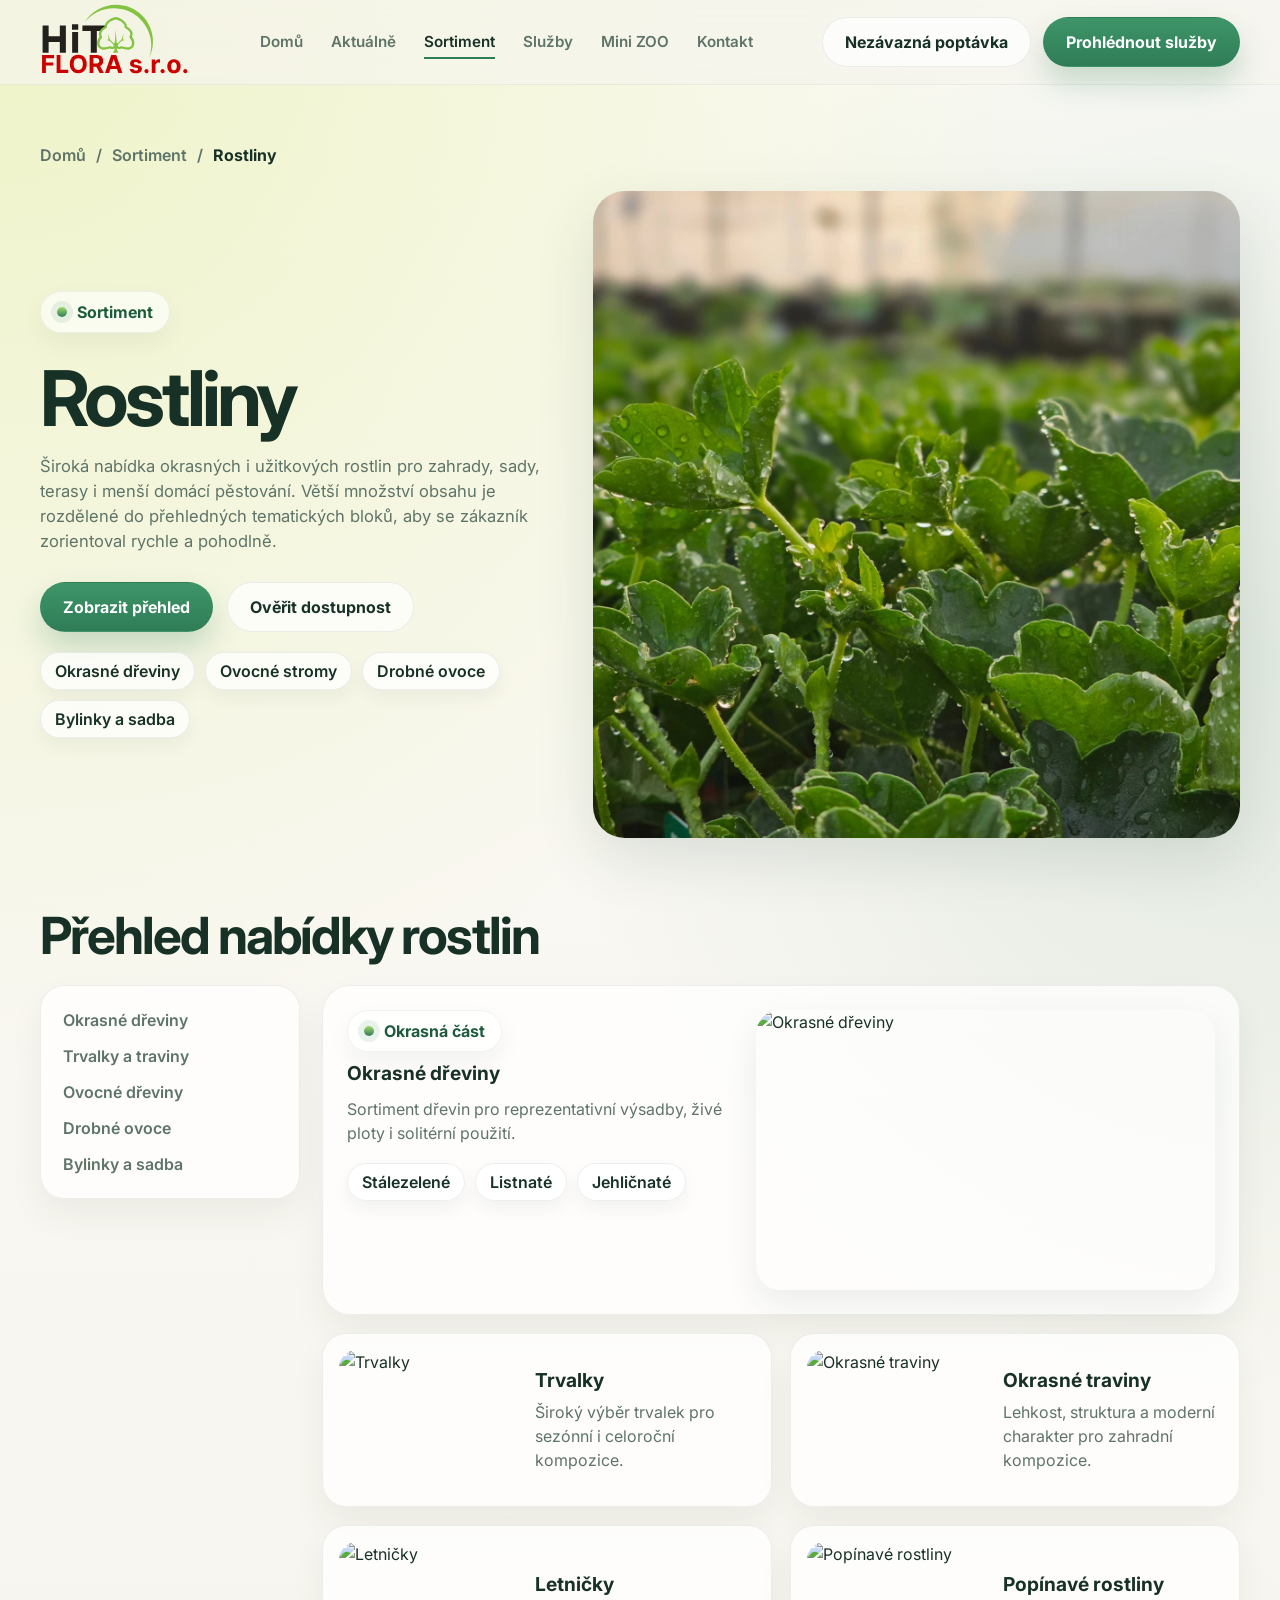
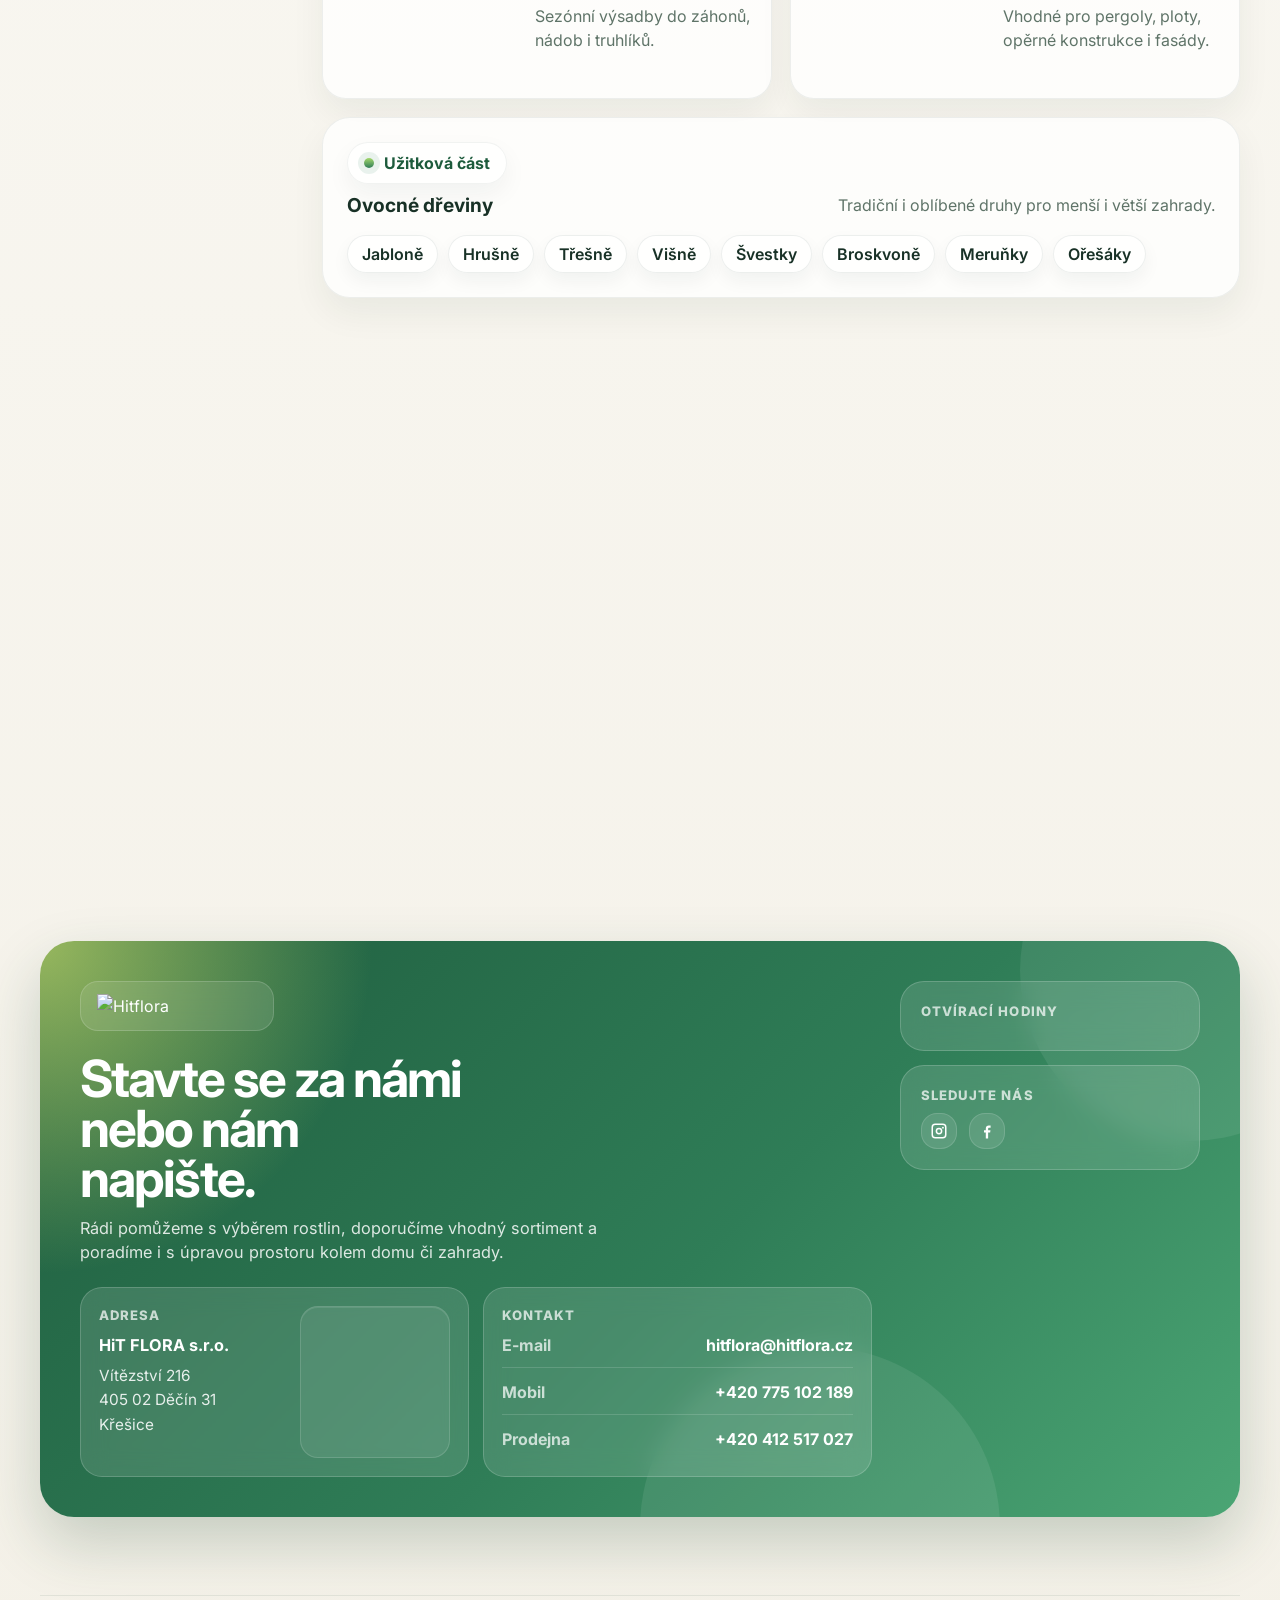
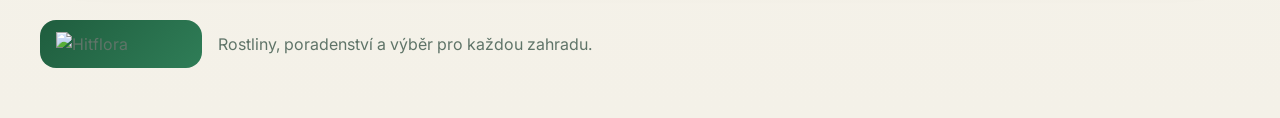
==== commit 559cc3eb: "Add images and new texts" ====
--- a/rostliny.html
+++ b/rostliny.html
@@ -53,8 +53,7 @@
                     </div>
 
                     <div class="plant-hero-media reveal">
-                        <img src="https://images.unsplash.com/photo-1466692476868-aef1dfb1e735?auto=format&fit=crop&w=1400&q=80"
-                            alt="Rostliny" />
+                        <img src="rostliny.jpg" alt="Rostliny" />
                     </div>
                 </div>
             </div>
--- a/sortiment.css
+++ b/sortiment.css
@@ -754,7 +754,7 @@
 }
 
 .plant-hero-media {
-    min-height: 520px;
+    min-height: 400px;
     border-radius: 32px;
     overflow: hidden;
     box-shadow: var(--shadow);
@@ -776,7 +776,7 @@
 
 .plant-sidebar {
     position: sticky;
-    top: 110px;
+    top: 10px;
 }
 
 .sidebar-card {
--- a/navbar.css
+++ b/navbar.css
@@ -18,7 +18,7 @@
 }
 
 .header-inner {
-    min-height: 84px;
+    min-height: 54px;
     display: flex;
     align-items: center;
     justify-content: space-between;
@@ -31,9 +31,10 @@
 }
 
 .brand-logo {
-    width: 150px;
+    width: 105px;
     height: auto;
     display: block;
+
 }
 
 .nav {
@@ -178,6 +179,6 @@
     }
 
     .brand-logo {
-        width: 126px;
+        width: 96px;
     }
 }
--- a/style.css
+++ b/style.css
@@ -205,6 +205,8 @@
     align-items: center;
     gap: 10px;
     min-height: 42px;
+    margin-bottom: 10px;
+
     padding: 0 16px;
     border-radius: 999px;
     background: rgba(255, 255, 255, 0.64);
@@ -704,6 +706,14 @@
     background: linear-gradient(180deg, #eaf6cf, #d7ebb0);
     margin-bottom: 18px;
     box-shadow: inset 0 2px 4px rgba(255, 255, 255, 0.8);
+    transition: transform 280ms ease, box-shadow 280ms ease;
+}
+
+.service-card:hover .service-icon {
+    transform: translateY(-3px) scale(1.04);
+    box-shadow:
+        inset 0 2px 4px rgba(255, 255, 255, 0.8),
+        0 10px 22px rgba(47, 125, 87, 0.16);
 }
 
 .service-card h3 {
@@ -884,8 +894,8 @@
     min-height: 520px;
     border-radius: 30px;
     background:
-        linear-gradient(180deg, rgba(255, 255, 255, 0.06), rgba(0, 0, 0, 0.18)),
-        url("https://images.unsplash.com/photo-1523348837708-15d4a09cfac2?auto=format&fit=crop&w=1200&q=80") center/cover;
+
+        url("orange.jpg") center/cover;
     box-shadow: var(--shadow);
     position: relative;
     overflow: hidden;
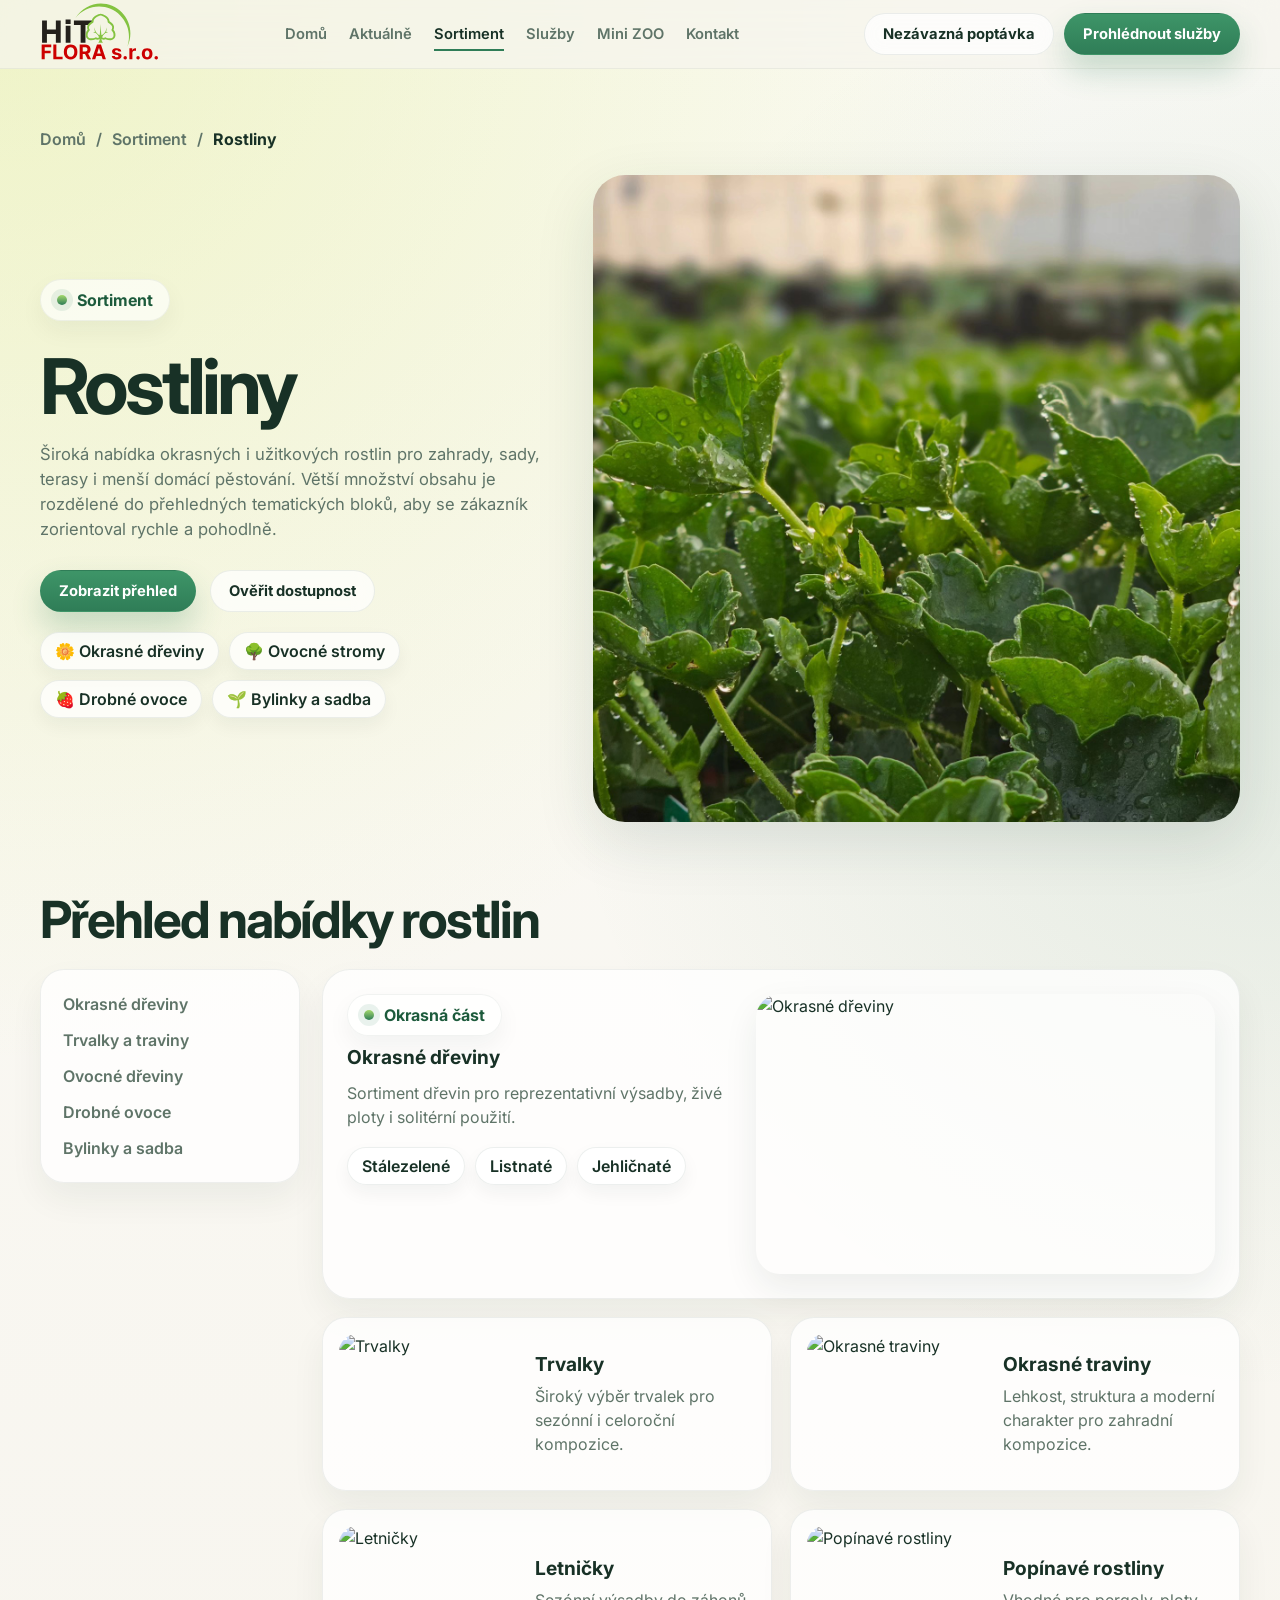
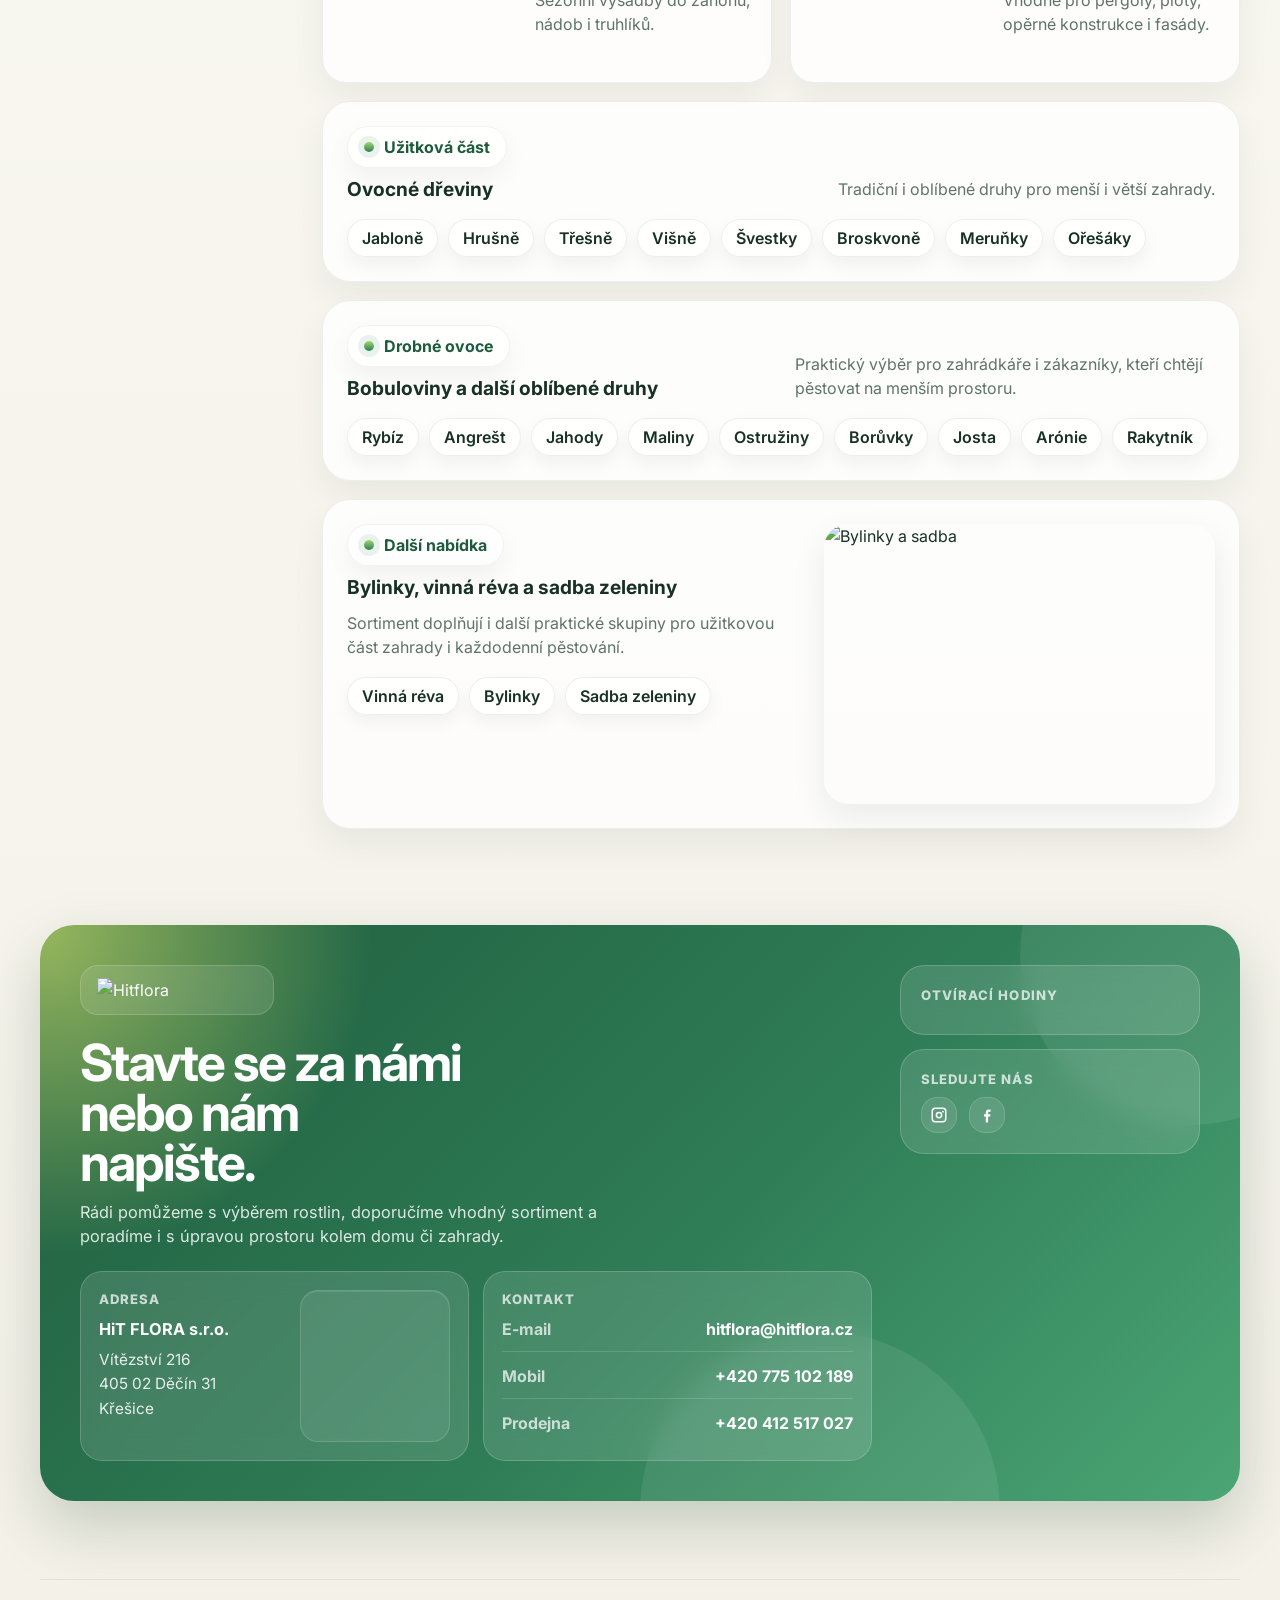
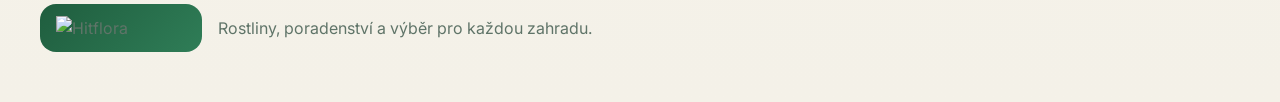
==== commit dabf79c6: "Fix routing" ====
--- a/rostliny.html
+++ b/rostliny.html
@@ -45,10 +45,10 @@
                         </div>
 
                         <div class="hero-pills">
-                            <span class="hero-pill">Okrasné dřeviny</span>
-                            <span class="hero-pill">Ovocné stromy</span>
-                            <span class="hero-pill">Drobné ovoce</span>
-                            <span class="hero-pill">Bylinky a sadba</span>
+                            <span class="hero-pill">🌼 Okrasné dřeviny</span>
+                            <span class="hero-pill">🌳 Ovocné stromy</span>
+                            <span class="hero-pill">🍓 Drobné ovoce</span>
+                            <span class="hero-pill">🌱 Bylinky a sadba</span>
                         </div>
                     </div>
 
--- a/navbar.css
+++ b/navbar.css
@@ -18,11 +18,11 @@
 }
 
 .header-inner {
-    min-height: 54px;
+    min-height: 62px;
     display: flex;
     align-items: center;
     justify-content: space-between;
-    gap: 24px;
+    gap: 20px;
 }
 
 .brand {
@@ -31,7 +31,7 @@
 }
 
 .brand-logo {
-    width: 105px;
+    width: 120px;
     height: auto;
     display: block;
 
@@ -40,10 +40,10 @@
 .nav {
     display: flex;
     align-items: center;
-    gap: 28px;
+    gap: 22px;
     color: var(--muted, #5f7468);
     font-weight: 600;
-    font-size: 0.95rem;
+    font-size: 0.92rem;
 }
 
 .nav a {
@@ -83,11 +83,13 @@
     display: inline-flex;
     align-items: center;
     justify-content: center;
-    min-height: 50px;
-    padding: 0 22px;
+    min-height: 42px;
+    padding: 0 18px;
     border-radius: 999px;
     border: 1px solid transparent;
     font-weight: 700;
+    font-size: 0.92rem;
+
     transition:
         transform 250ms ease,
         box-shadow 250ms ease,
@@ -179,6 +181,6 @@
     }
 
     .brand-logo {
-        width: 96px;
+        width: 104px;
     }
 }
--- a/style.css
+++ b/style.css
@@ -72,16 +72,18 @@
 }
 
 .header-inner {
-    min-height: 84px;
+    min-height: 68px;
     display: flex;
     align-items: center;
     justify-content: space-between;
-    gap: 24px;
+    gap: 20px;
 }
 
 .brand {
     display: inline-flex;
     align-items: center;
+    flex-shrink: 0;
+
 }
 
 /* .brand-logo-shell {
@@ -91,10 +93,10 @@
     box-shadow:
         0 14px 28px rgba(47, 125, 87, 0.22),
         inset 0 1px 0 rgba(255, 255, 255, 0.14);
-} */
+}  */
 
 .brand-logo {
-    width: 150px;
+    width: 120px;
     height: auto;
     display: block;
 }
@@ -102,10 +104,10 @@
 .nav {
     display: flex;
     align-items: center;
-    gap: 28px;
+    gap: 22px;
     color: var(--muted);
     font-weight: 600;
-    font-size: 0.95rem;
+    font-size: 0.92rem;
 }
 
 .nav a {
@@ -138,7 +140,7 @@
 .header-actions {
     display: flex;
     align-items: center;
-    gap: 12px;
+    gap: 10px;
 }
 
 /* BUTTONS */
@@ -146,11 +148,13 @@
     display: inline-flex;
     align-items: center;
     justify-content: center;
-    min-height: 50px;
-    padding: 0 22px;
+    min-height: 42px;
+    padding: 0 18px;
     border-radius: 999px;
     border: 1px solid transparent;
     font-weight: 700;
+    font-size: 0.92rem;
+
     transition:
         transform 250ms ease,
         box-shadow 250ms ease,
